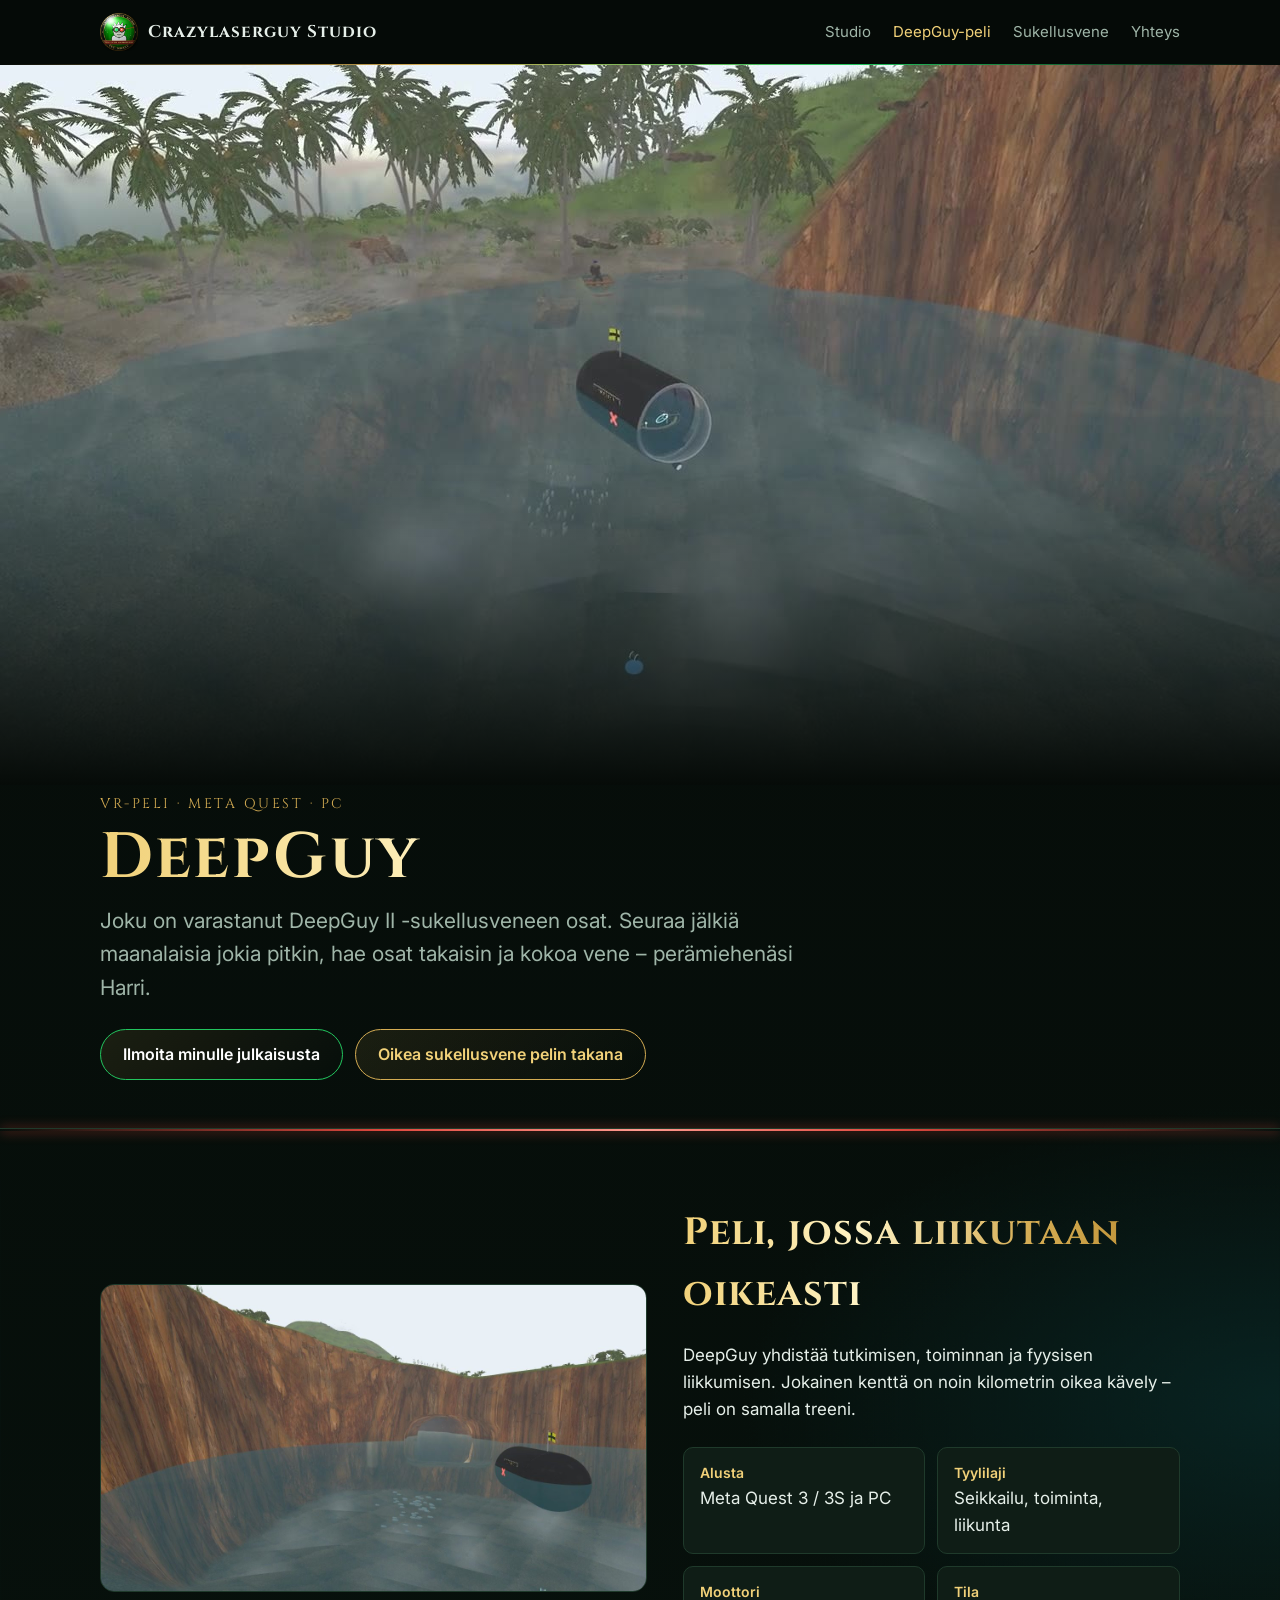
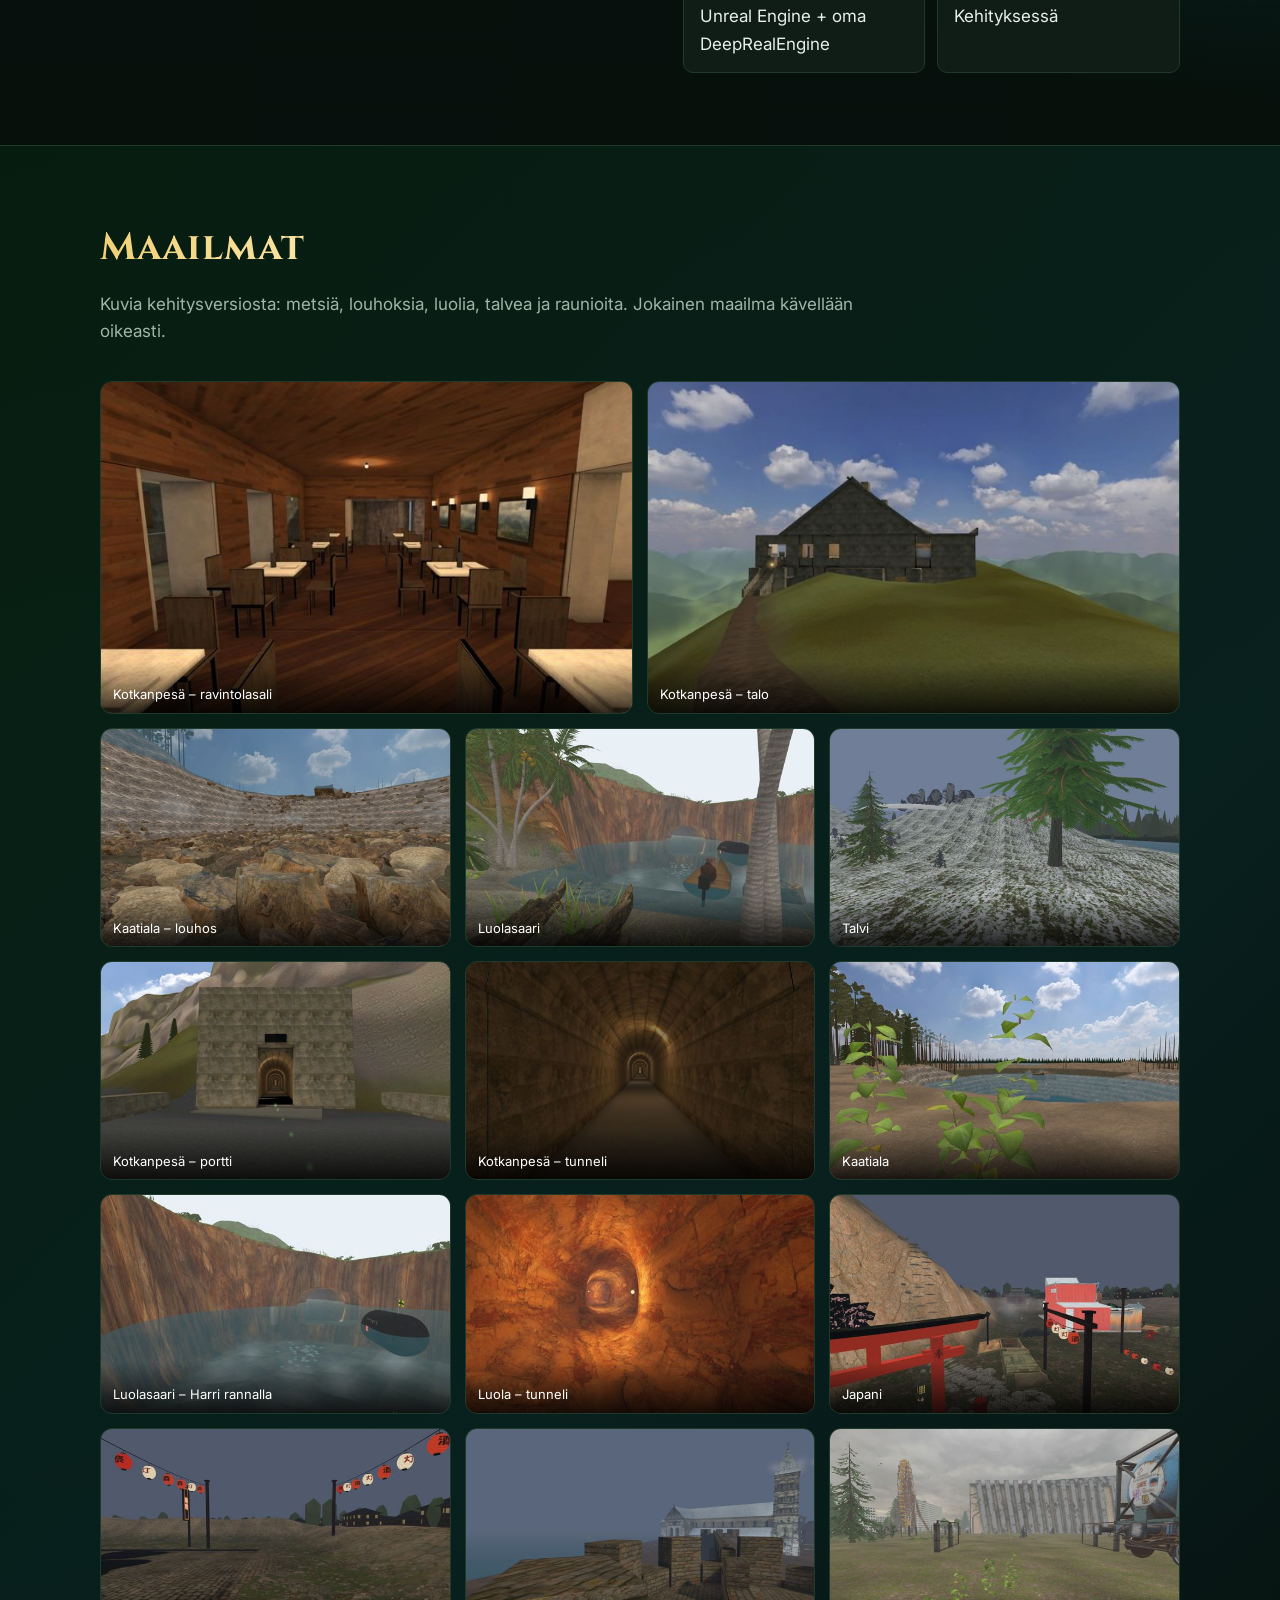
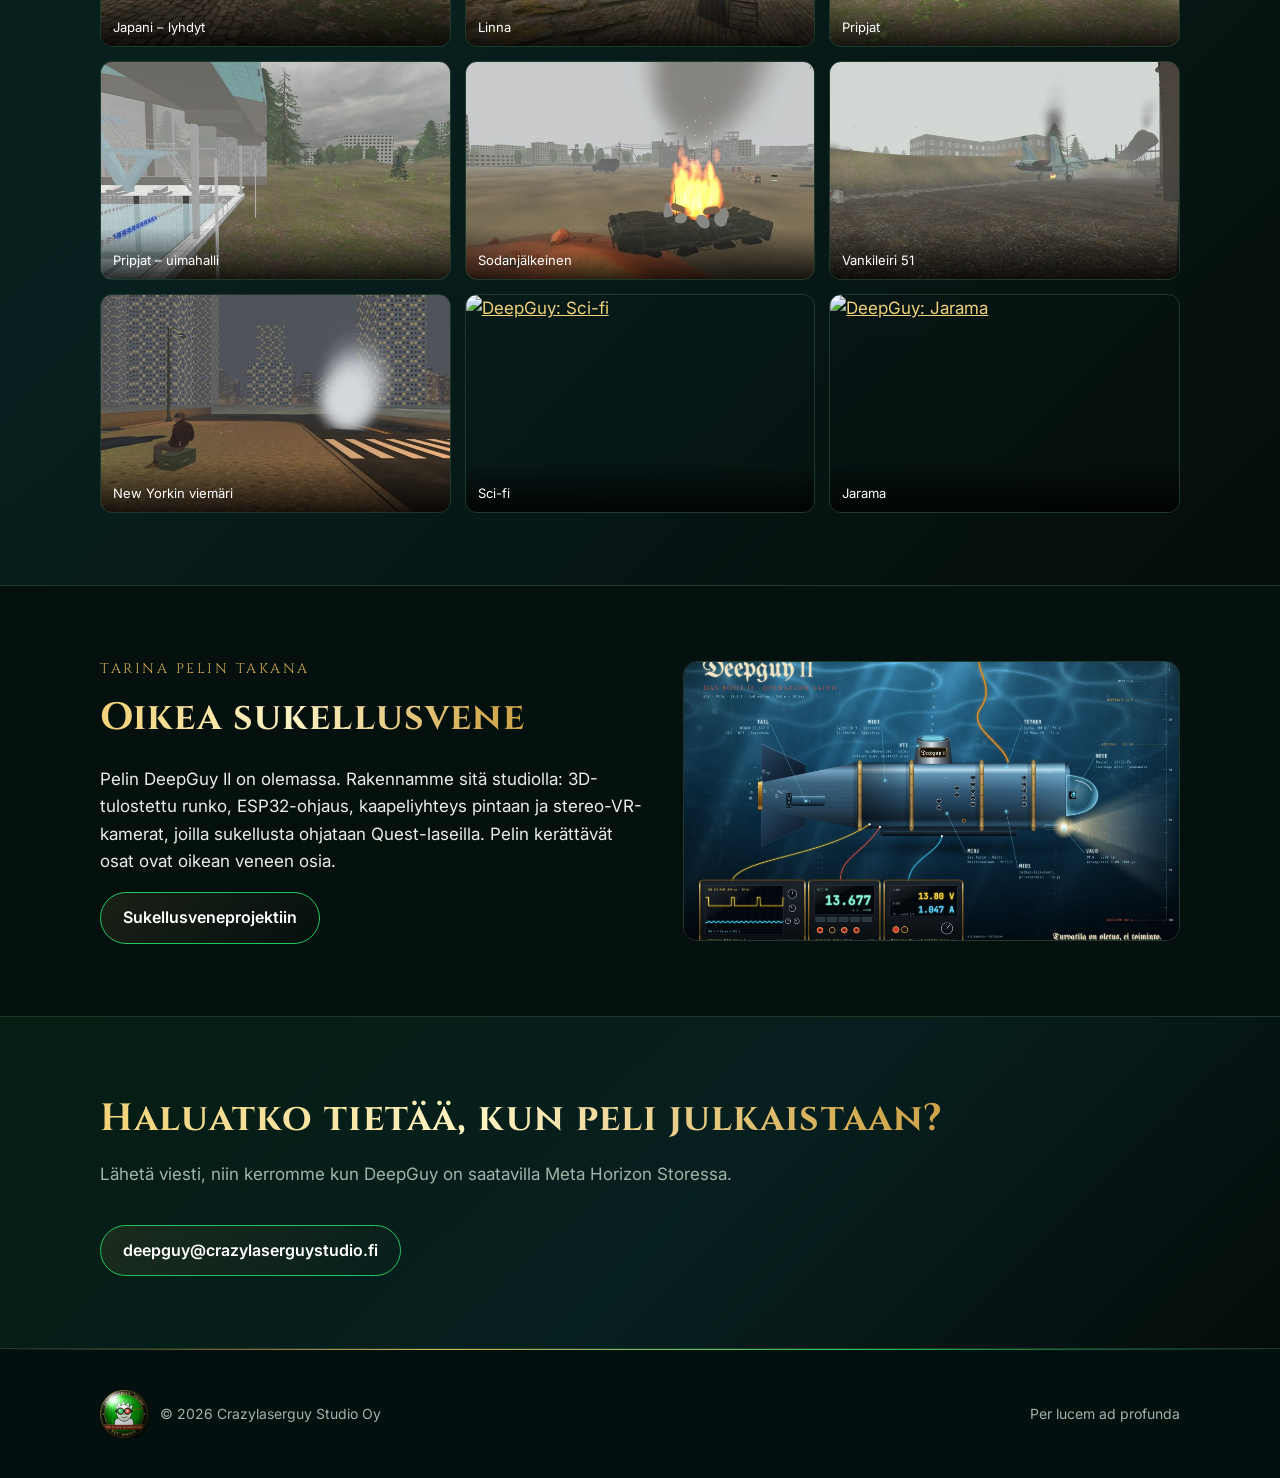
==== deepguy/index.html @ ef9e64ba "Add files via upload" ====
<!doctype html>
<html lang="fi">
<head>
<meta charset="utf-8">
<meta name="viewport" content="width=device-width,initial-scale=1">
<title>DeepGuy – VR-peli Meta Questille | Crazylaserguy Studio</title>
<meta name="description" content="DeepGuy on Crazylaserguy Studion VR-peli Meta Questille: maanalaisia jokia, kadonneita sukellusveneen osia ja oikeaa liikkumista.">
<link rel="icon" href="/assets/img/logo-32.png" sizes="32x32">
<link rel="apple-touch-icon" href="/assets/img/logo-192.png">
<meta property="og:title" content="DeepGuy – VR-peli">
<meta property="og:image" content="https://crazylaserguystudio.fi/assets/img/hero-deep.jpg">
<link rel="preconnect" href="https://fonts.googleapis.com">
<link rel="preconnect" href="https://fonts.gstatic.com" crossorigin>
<link href="https://fonts.googleapis.com/css2?family=Cinzel:wght@600;700&family=Inter:wght@400;600&display=swap" rel="stylesheet">
<link rel="stylesheet" href="/assets/style.css">
</head>
<body>

<nav class="nav"><div class="wrap">
  <a class="brand" href="/"><img src="/assets/img/logo-64.png" alt=""><span>Crazylaserguy Studio</span></a>
  <ul>
    <li><a href="/">Studio</a></li>
    <li><a href="/deepguy/" aria-current="page">DeepGuy-peli</a></li>
    <li><a href="/deepguy/rov/">Sukellusvene</a></li>
    <li><a href="/#yhteys">Yhteys</a></li>
  </ul>
</div></nav>

<header class="hero hero--video">
  <div class="hero-media"><video autoplay muted loop playsinline preload="metadata" poster="/assets/img/deepguy-flyover.jpg"><source src="/assets/img/deepguy-flyover.mp4" type="video/mp4"></video></div>
  <div class="wrap">
    <p class="motto">VR-peli · Meta Quest · PC</p>
    <h1>DeepGuy</h1>
    <p class="lead">Joku on varastanut DeepGuy II -sukellusveneen osat. Seuraa jälkiä maanalaisia jokia pitkin, hae osat takaisin ja kokoa vene – perämiehenäsi Harri.</p>
    <div class="btns">
      <a class="btn btn--primary" href="#tilaa">Ilmoita minulle julkaisusta</a>
      <a class="btn" href="/deepguy/rov/">Oikea sukellusvene pelin takana</a>
    </div>
  </div>
</header>
<hr class="laser-line">

<section>
  <div class="wrap feature">
    <div class="media"><img src="/assets/img/peli/10.jpg" alt="DeepGuy: Harri luolasaaren rannalla"></div>
    <div>
      <h2>Peli, jossa liikutaan oikeasti</h2>
      <p>DeepGuy yhdistää tutkimisen, toiminnan ja fyysisen liikkumisen. Jokainen kenttä on noin kilometrin oikea kävely – peli on samalla treeni.</p>
      <ul class="facts">
        <li><b>Alusta</b>Meta Quest 3 / 3S ja PC</li>
        <li><b>Tyylilaji</b>Seikkailu, toiminta, liikunta</li>
        <li><b>Moottori</b>Unreal Engine + oma DeepRealEngine</li>
        <li><b>Tila</b>Kehityksessä</li>
      </ul>
    </div>
  </div>
</section>

<section class="alt">
  <div class="wrap">
    <h2>Maailmat</h2>
    <p class="sub">Kuvia kehitysversiosta: metsiä, louhoksia, luolia, talvea ja raunioita. Jokainen maailma kävellään oikeasti.</p>
    <div class="shots">
      <a class="big" href="/assets/img/peli/01.jpg" target="_blank" rel="noopener"><img src="/assets/img/peli/01_t.jpg" alt="DeepGuy: Kotkanpesä – ravintolasali"><span class="cap">Kotkanpesä – ravintolasali</span></a>
      <a class="big" href="/assets/img/peli/02.jpg" target="_blank" rel="noopener"><img src="/assets/img/peli/02_t.jpg" alt="DeepGuy: Kotkanpesä – talo"><span class="cap">Kotkanpesä – talo</span></a>
      <a class="mid" href="/assets/img/peli/05.jpg" target="_blank" rel="noopener"><img src="/assets/img/peli/05_t.jpg" alt="DeepGuy: Kaatiala – louhos"><span class="cap">Kaatiala – louhos</span></a>
      <a class="mid" href="/assets/img/peli/09.jpg" target="_blank" rel="noopener"><img src="/assets/img/peli/09_t.jpg" alt="DeepGuy: Luolasaari"><span class="cap">Luolasaari</span></a>
      <a class="mid" href="/assets/img/peli/15.jpg" target="_blank" rel="noopener"><img src="/assets/img/peli/15_t.jpg" alt="DeepGuy: Talvi"><span class="cap">Talvi</span></a>
      <a class="mid" href="/assets/img/peli/03.jpg" target="_blank" rel="noopener"><img src="/assets/img/peli/03_t.jpg" alt="DeepGuy: Kotkanpesä – portti"><span class="cap">Kotkanpesä – portti</span></a>
      <a class="mid" href="/assets/img/peli/04.jpg" target="_blank" rel="noopener"><img src="/assets/img/peli/04_t.jpg" alt="DeepGuy: Kotkanpesä – tunneli"><span class="cap">Kotkanpesä – tunneli</span></a>
      <a class="mid" href="/assets/img/peli/06.jpg" target="_blank" rel="noopener"><img src="/assets/img/peli/06_t.jpg" alt="DeepGuy: Kaatiala"><span class="cap">Kaatiala</span></a>
      <a class="mid" href="/assets/img/peli/10.jpg" target="_blank" rel="noopener"><img src="/assets/img/peli/10_t.jpg" alt="DeepGuy: Luolasaari – Harri rannalla"><span class="cap">Luolasaari – Harri rannalla</span></a>
      <a class="mid" href="/assets/img/peli/11.jpg" target="_blank" rel="noopener"><img src="/assets/img/peli/11_t.jpg" alt="DeepGuy: Luola – tunneli"><span class="cap">Luola – tunneli</span></a>
      <a class="mid" href="/assets/img/peli/07.jpg" target="_blank" rel="noopener"><img src="/assets/img/peli/07_t.jpg" alt="DeepGuy: Japani"><span class="cap">Japani</span></a>
      <a class="mid" href="/assets/img/peli/08.jpg" target="_blank" rel="noopener"><img src="/assets/img/peli/08_t.jpg" alt="DeepGuy: Japani – lyhdyt"><span class="cap">Japani – lyhdyt</span></a>
      <a class="mid" href="/assets/img/peli/12.jpg" target="_blank" rel="noopener"><img src="/assets/img/peli/12_t.jpg" alt="DeepGuy: Linna"><span class="cap">Linna</span></a>
      <a class="mid" href="/assets/img/peli/13.jpg" target="_blank" rel="noopener"><img src="/assets/img/peli/13_t.jpg" alt="DeepGuy: Pripjat"><span class="cap">Pripjat</span></a>
      <a class="mid" href="/assets/img/peli/14.jpg" target="_blank" rel="noopener"><img src="/assets/img/peli/14_t.jpg" alt="DeepGuy: Pripjat – uimahalli"><span class="cap">Pripjat – uimahalli</span></a>
      <a class="mid" href="/assets/img/peli/16.jpg" target="_blank" rel="noopener"><img src="/assets/img/peli/16_t.jpg" alt="DeepGuy: Sodanjälkeinen"><span class="cap">Sodanjälkeinen</span></a>
      <a class="mid" href="/assets/img/peli/17.jpg" target="_blank" rel="noopener"><img src="/assets/img/peli/17_t.jpg" alt="DeepGuy: Vankileiri 51"><span class="cap">Vankileiri 51</span></a>
      <a class="mid" href="/assets/img/peli/18.jpg" target="_blank" rel="noopener"><img src="/assets/img/peli/18_t.jpg" alt="DeepGuy: New Yorkin viemäri"><span class="cap">New Yorkin viemäri</span></a>
      <a class="mid" href="/assets/img/peli/19.jpg" target="_blank" rel="noopener"><img src="/assets/img/peli/19_t.jpg" alt="DeepGuy: Sci-fi"><span class="cap">Sci-fi</span></a>
      <a class="mid" href="/assets/img/peli/20.jpg" target="_blank" rel="noopener"><img src="/assets/img/peli/20_t.jpg" alt="DeepGuy: Jarama"><span class="cap">Jarama</span></a>
    </div>
  </div>
</section>

<section>
  <div class="wrap feature">
    <div>
      <p class="motto">Tarina pelin takana</p>
      <h2>Oikea sukellusvene</h2>
      <p>Pelin DeepGuy II on olemassa. Rakennamme sitä studiolla: 3D-tulostettu runko, ESP32-ohjaus, kaapeliyhteys pintaan ja stereo-VR-kamerat, joilla sukellusta ohjataan Quest-laseilla. Pelin kerättävät osat ovat oikean veneen osia.</p>
      <div class="btns"><a class="btn btn--primary" href="/deepguy/rov/">Sukellusveneprojektiin</a></div>
    </div>
    <div class="media"><img src="/assets/img/dg2-blueprint.jpg" alt="DeepGuy II -sukellusveneen piirros"></div>
  </div>
</section>

<section class="alt" id="tilaa">
  <div class="wrap">
    <h2>Haluatko tietää, kun peli julkaistaan?</h2>
    <p class="sub">Lähetä viesti, niin kerromme kun DeepGuy on saatavilla Meta Horizon Storessa.</p>
    <a class="btn btn--primary" href="mailto:deepguy@crazylaserguystudio.fi?subject=DeepGuy%20-%20ilmoita%20julkaisusta">deepguy@crazylaserguystudio.fi</a>
  </div>
</section>

<footer><div class="wrap">
  <div class="seal"><img src="/assets/img/logo-64.png" alt="Crazylaserguy Studio -sinetti"><span>© 2026 Crazylaserguy Studio Oy</span></div>
  <span>Per lucem ad profunda</span>
</div></footer>

</body>
</html>
---- assets/style.css ----
/* Crazylaserguy Studio – sivuston tyylit */
:root{
  --bg:#060b08;
  --bg2:#0b1510;
  --panel:#0f1d16;
  --line:#1f3a2b;
  --text:#e6efe9;
  --muted:#9fb5a8;
  --green:#22c55e;
  --green-d:#0a8a2f;
  --gold:#d4ac53;
  --gold-l:#f1d179;
  --red:#e0483e;
  --deep:#0b3b3d;
  --radius:14px;
  --max:1120px;
}
*{box-sizing:border-box}
html{scroll-behavior:smooth}
body{margin:0;background:var(--bg);color:var(--text);
  font-family:"Inter",system-ui,-apple-system,"Segoe UI",Roboto,sans-serif;line-height:1.6;font-size:17px}
img{max-width:100%;display:block}
a{color:var(--gold-l)}
a:hover{color:#fff}
.wrap{max-width:var(--max);margin:0 auto;padding:0 20px}

/* Ylävalikko */
.nav{position:sticky;top:0;z-index:10;background:rgba(6,11,8,.85);backdrop-filter:blur(8px);border-bottom:1px solid var(--line)}
.nav .wrap{display:flex;align-items:center;justify-content:space-between;height:64px;gap:16px}
.brand{display:flex;align-items:center;gap:10px;text-decoration:none;color:var(--text);font-family:"Cinzel",Georgia,serif;font-weight:700;letter-spacing:.06em}
.brand img{width:38px;height:38px}
.nav ul{list-style:none;display:flex;gap:22px;margin:0;padding:0}
.nav ul a{color:var(--muted);text-decoration:none;font-size:15px}
.nav ul a:hover,.nav ul a[aria-current]{color:var(--gold-l)}
@media (max-width:640px){.nav ul{gap:14px}.nav ul a{font-size:14px}.brand span{display:none}}

/* Hero */
.hero{position:relative;min-height:72vh;display:flex;align-items:flex-end;background:#000 center/cover no-repeat;border-bottom:1px solid var(--line)}
.hero::after{content:"";position:absolute;inset:0;background:linear-gradient(180deg,rgba(0,0,0,0) 45%,rgba(6,11,8,.95) 100%)}
.hero .wrap{position:relative;z-index:1;padding-bottom:48px;width:100%}
.hero h1{font-family:"Cinzel",Georgia,serif;font-size:clamp(32px,6vw,64px);line-height:1.1;margin:0 0 10px;letter-spacing:.04em}
.hero p.lead{font-size:clamp(17px,2.2vw,21px);color:var(--muted);max-width:720px;margin:0 0 24px}
.motto{font-family:"Cinzel",Georgia,serif;color:var(--gold);letter-spacing:.18em;font-size:14px;text-transform:uppercase;margin:0 0 8px}
.hero--small{min-height:46vh}

/* Napit */
.btns{display:flex;gap:12px;flex-wrap:wrap}
.btn{display:inline-block;padding:12px 22px;border-radius:999px;text-decoration:none;font-weight:600;font-size:16px;border:1px solid var(--gold);color:var(--gold-l)}
.btn--primary{background:var(--green-d);border-color:var(--green);color:#fff}
.btn:hover{filter:brightness(1.15);color:#fff}

/* Osiot */
section{padding:72px 0}
section.alt{background:var(--bg2);border-top:1px solid var(--line);border-bottom:1px solid var(--line)}
h2{font-family:"Cinzel",Georgia,serif;font-size:clamp(26px,3.6vw,38px);margin:0 0 12px;letter-spacing:.03em}
h3{margin:0 0 6px;font-size:20px}
.sub{color:var(--muted);max-width:760px;margin:0 0 36px}

/* Kortit */
.grid{display:grid;gap:20px;grid-template-columns:repeat(auto-fit,minmax(240px,1fr))}
.card{background:var(--panel);border:1px solid var(--line);border-radius:var(--radius);padding:24px}
.card .ico{font-size:28px;margin-bottom:10px}
.card p{margin:0;color:var(--muted)}

/* Feature-nosto */
.feature{display:grid;grid-template-columns:1.1fr 1fr;gap:36px;align-items:center}
@media (max-width:800px){.feature{grid-template-columns:1fr}}
.media{aspect-ratio:16/9;border-radius:var(--radius);overflow:hidden;border:1px solid var(--line);background:linear-gradient(160deg,#0b3b3d,#04151a)}
.media img,.media video{width:100%;height:100%;object-fit:cover}
.placeholder{display:flex;align-items:center;justify-content:center;color:var(--muted);font-size:15px;text-align:center;padding:20px;border:2px dashed var(--line)}

/* Galleria */
.gallery{display:grid;gap:14px;grid-template-columns:repeat(auto-fit,minmax(220px,1fr))}

/* Faktalista */
.facts{display:grid;gap:12px;grid-template-columns:repeat(auto-fit,minmax(180px,1fr));margin:24px 0 0;padding:0;list-style:none}
.facts li{background:var(--panel);border:1px solid var(--line);border-radius:10px;padding:14px 16px}
.facts b{display:block;color:var(--gold-l);font-size:14px;font-weight:600}

/* Aikajana */
.timeline{list-style:none;margin:0;padding:0;border-left:2px solid var(--line)}
.timeline li{position:relative;padding:0 0 26px 24px}
.timeline li::before{content:"";position:absolute;left:-7px;top:6px;width:12px;height:12px;border-radius:50%;background:var(--green)}
.timeline .when{color:var(--gold);font-size:14px;font-weight:600}

/* Alatunniste */
footer{padding:40px 0;color:var(--muted);font-size:14px;border-top:1px solid var(--line)}
footer .wrap{display:flex;flex-wrap:wrap;gap:20px;justify-content:space-between;align-items:center}
footer .seal{display:flex;gap:12px;align-items:center}
footer img{width:48px;height:48px}

/* --- Liukuvärit CLG-teemalla --- */
body{background:
  radial-gradient(1200px 600px at 15% -10%,rgba(34,197,94,.10),transparent 60%),
  radial-gradient(900px 500px at 100% 30%,rgba(11,59,61,.45),transparent 60%),
  linear-gradient(180deg,#060b08 0%,#07120d 50%,#04100f 100%);background-attachment:fixed}
h1,h2{background:linear-gradient(90deg,var(--gold-l) 0%,#fff3c4 35%,var(--gold) 70%,#b88a2e 100%);
  -webkit-background-clip:text;background-clip:text;color:transparent}
section.alt{background:linear-gradient(135deg,rgba(10,138,47,.10) 0%,rgba(11,59,61,.35) 55%,rgba(6,11,8,.6) 100%)}
.card{background:linear-gradient(160deg,#11241a 0%,#0c1914 60%,#0a1a1c 100%);transition:transform .2s,border-color .2s}
.card:hover{transform:translateY(-3px);border-color:var(--gold)}
.btn--primary{background:linear-gradient(135deg,#16a34a 0%,#0a8a2f 60%,#065f2a 100%)}
.btn{background:linear-gradient(135deg,rgba(212,172,83,.10),rgba(212,172,83,0))}
.media{background:linear-gradient(160deg,#0b3b3d 0%,#062a2c 50%,#020b0c 100%)}
.nav{border-image:linear-gradient(90deg,transparent,var(--gold),var(--green),transparent) 1}
footer{border-image:linear-gradient(90deg,transparent,var(--gold),var(--green),transparent) 1}
.laser-line{height:2px;background:linear-gradient(90deg,transparent,var(--red) 30%,#ff9a8f 50%,var(--red) 70%,transparent);box-shadow:0 0 12px var(--red);border:0;margin:0}

/* --- Korjaukset --- */
html{background:var(--bg)}
body{background-attachment:scroll;min-height:100vh}
/* Hero: taustakuva omana bannerinaan, teksti sinetin alle */
.hero{display:block;min-height:0;background-size:0 0 !important;background-color:transparent}
.hero::before{content:"";display:block;width:100%;aspect-ratio:16/9;max-height:78vh;
  background-image:inherit;background-size:cover;background-position:center;background-repeat:no-repeat;
  box-shadow:inset 0 -140px 90px -50px var(--bg)}
.hero::after{display:none}
.hero .wrap{padding-top:8px;padding-bottom:48px}
.hero--small::before{max-height:52vh}
.nav ul a{white-space:nowrap}
@media (max-width:640px){.nav ul{gap:12px}.nav ul a{font-size:13px}.nav .wrap{height:56px}}
.facts li{overflow-wrap:anywhere}
.hero--small::before{max-height:none}

/* --- Videohero ja galleria --- */
.hero--video::before{display:none}
.hero-media{position:relative;width:100%;aspect-ratio:16/9;max-height:80vh;overflow:hidden;background:#000}
.hero-media video,.hero-media img{width:100%;height:100%;object-fit:cover;display:block}
.hero-media::after{content:"";position:absolute;inset:0;background:linear-gradient(180deg,rgba(6,11,8,0) 55%,var(--bg) 100%)}
.shots{display:grid;gap:14px;grid-template-columns:repeat(6,1fr)}
.shots a{position:relative;display:block;border-radius:12px;overflow:hidden;border:1px solid var(--line);aspect-ratio:16/10}
.shots a img{width:100%;height:100%;object-fit:cover;transition:transform .35s}
.shots a:hover img{transform:scale(1.05)}
.shots a:hover{border-color:var(--gold)}
.shots .cap{position:absolute;left:0;right:0;bottom:0;padding:22px 12px 8px;font-size:13px;color:#fff;background:linear-gradient(180deg,transparent,rgba(0,0,0,.8))}
.shots .big{grid-column:span 3}
.shots .mid{grid-column:span 2}
@media (max-width:800px){.shots{grid-template-columns:repeat(2,1fr)}.shots .big,.shots .mid{grid-column:span 1}.shots .big:first-child{grid-column:span 2}}
.eps{display:grid;gap:18px;grid-template-columns:repeat(auto-fill,minmax(250px,1fr))}
.ep{display:block;text-decoration:none;color:var(--text);background:linear-gradient(160deg,#11241a,#0a1a1c);border:1px solid var(--line);border-radius:12px;overflow:hidden}
.ep:hover{border-color:var(--gold);color:#fff}
.ep .th{position:relative;aspect-ratio:16/9;background:#000}
.ep .th img{width:100%;height:100%;object-fit:cover}
.ep .th::after{content:"▶";position:absolute;inset:0;display:flex;align-items:center;justify-content:center;font-size:34px;color:#fff;text-shadow:0 0 14px #000;opacity:.85}
.ep .tx{padding:12px 14px}
.ep .no{color:var(--gold);font-size:13px;font-weight:600}
.ep .ti{font-size:15px;line-height:1.35}

/* --- Tulossa-jaksot --- */
.ep--soon .th{display:flex;align-items:center;justify-content:center;overflow:hidden;
  background:linear-gradient(135deg,#0b3b3d 0%,#062a2c 45%,#0a1a12 100%)}
.ep--soon .th::after{display:none}
.ep--soon .th img{width:38%;height:auto;object-fit:contain;opacity:.35;filter:grayscale(.3)}
.stamp{position:absolute;left:50%;top:50%;transform:translate(-50%,-50%) rotate(-18deg);
  font-family:"Cinzel",Georgia,serif;font-weight:700;letter-spacing:.2em;font-size:26px;color:var(--gold-l);
  padding:6px 18px;border:3px solid var(--gold);border-radius:6px;background:rgba(6,11,8,.55);
  text-shadow:0 0 10px rgba(0,0,0,.8);box-shadow:0 0 18px rgba(212,172,83,.25);white-space:nowrap}
.ep--soon:hover{border-color:var(--line)}
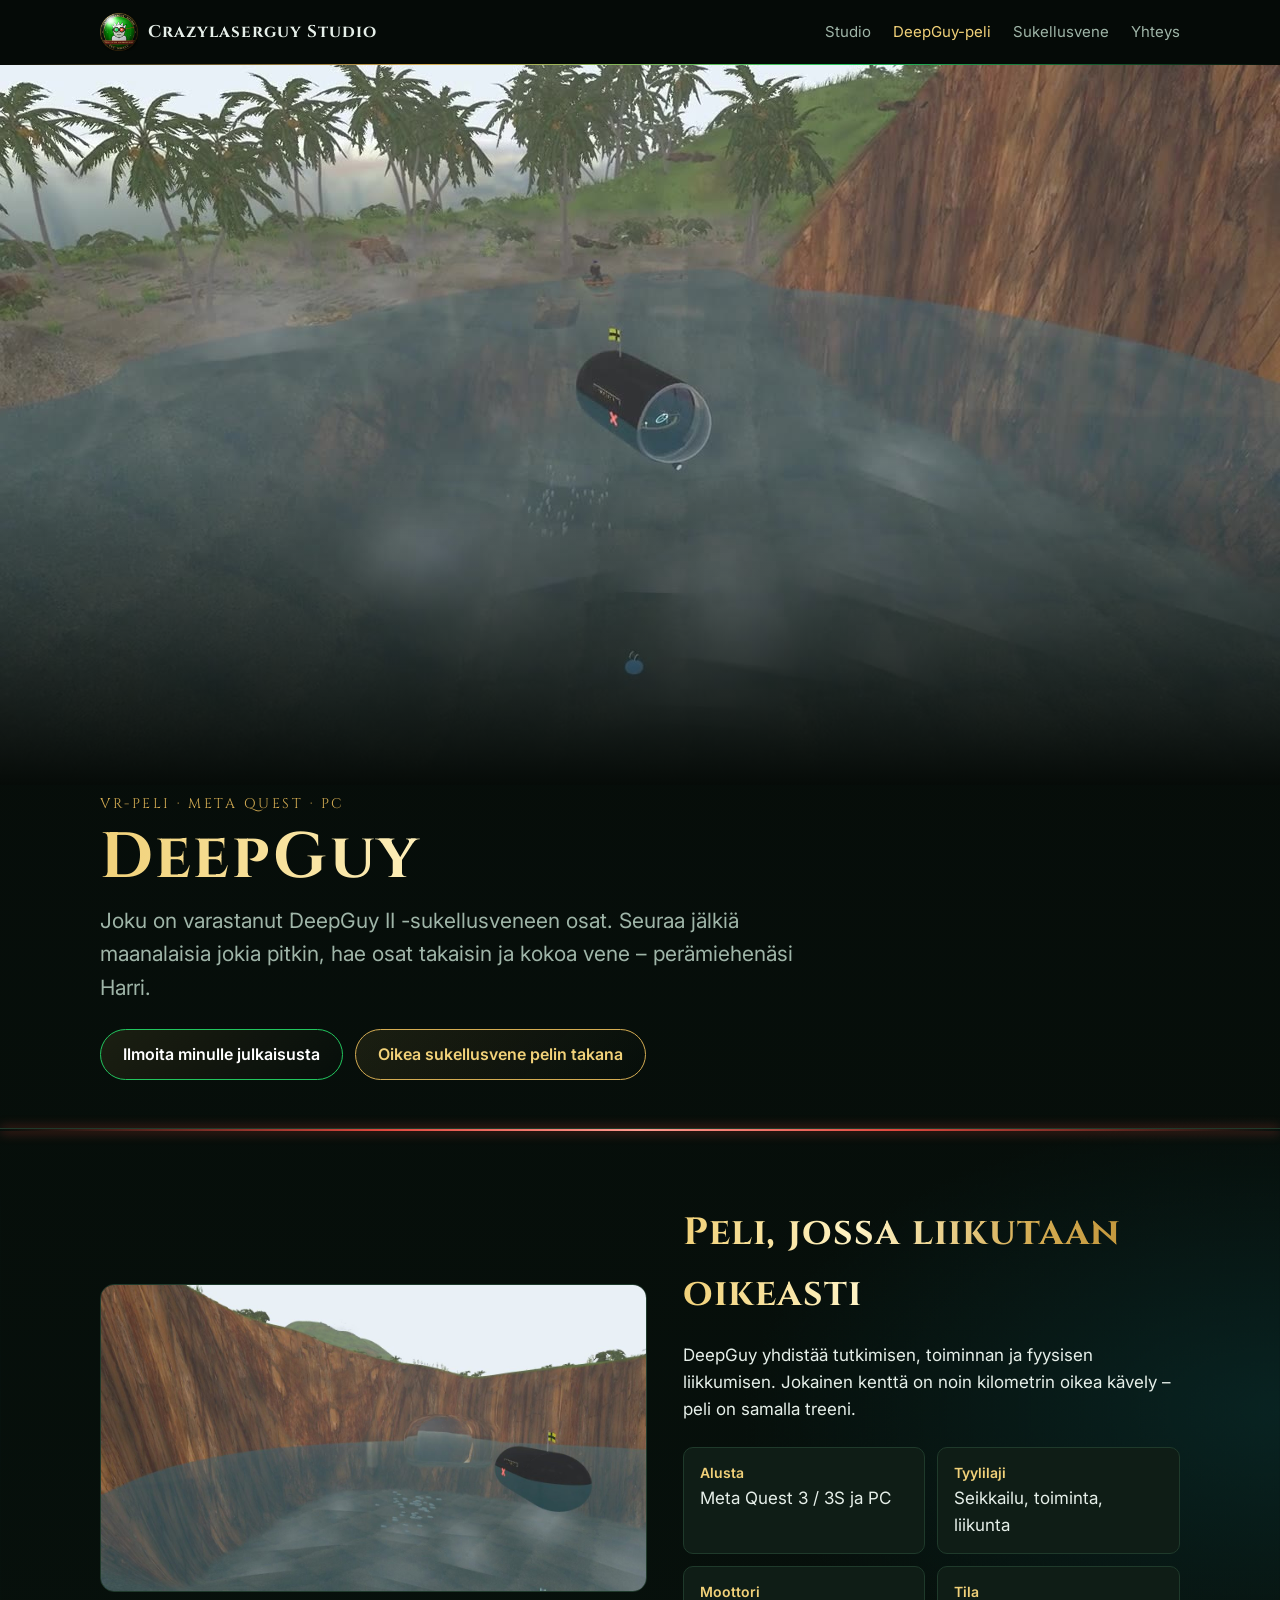
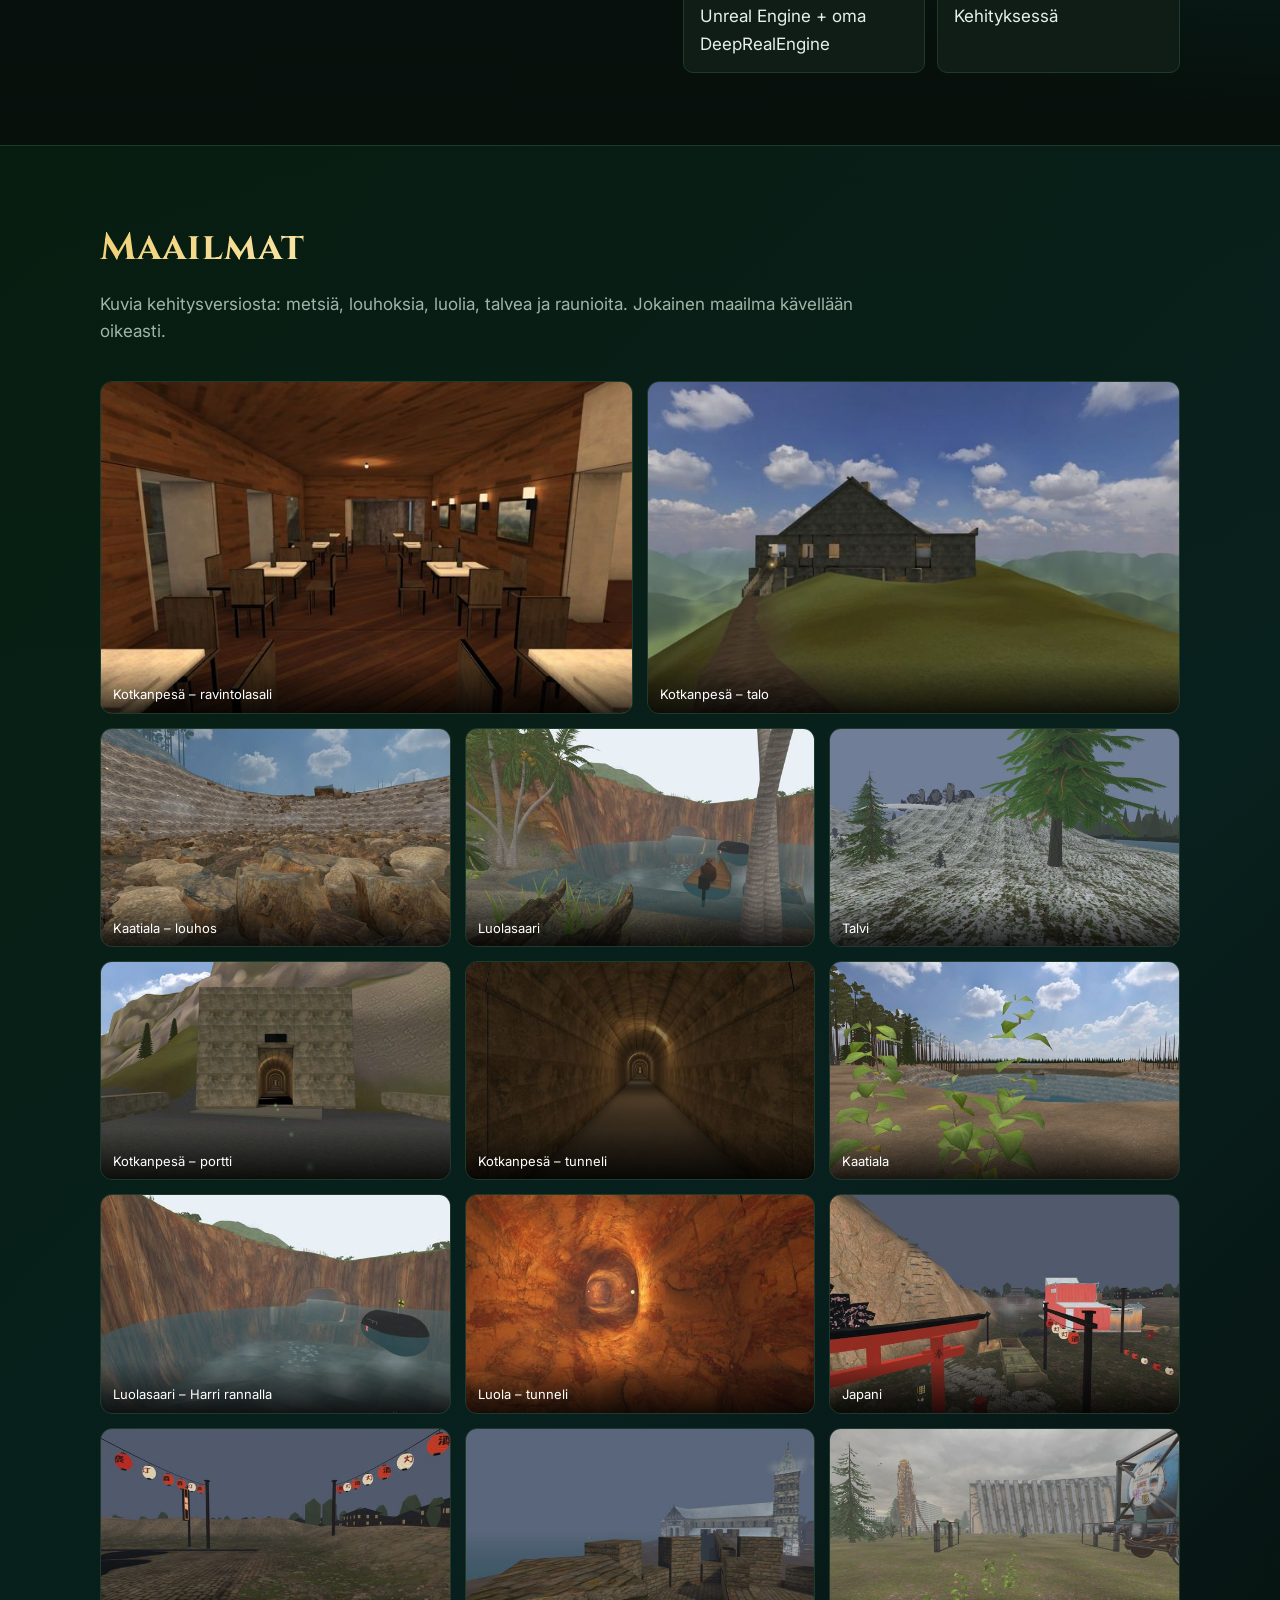
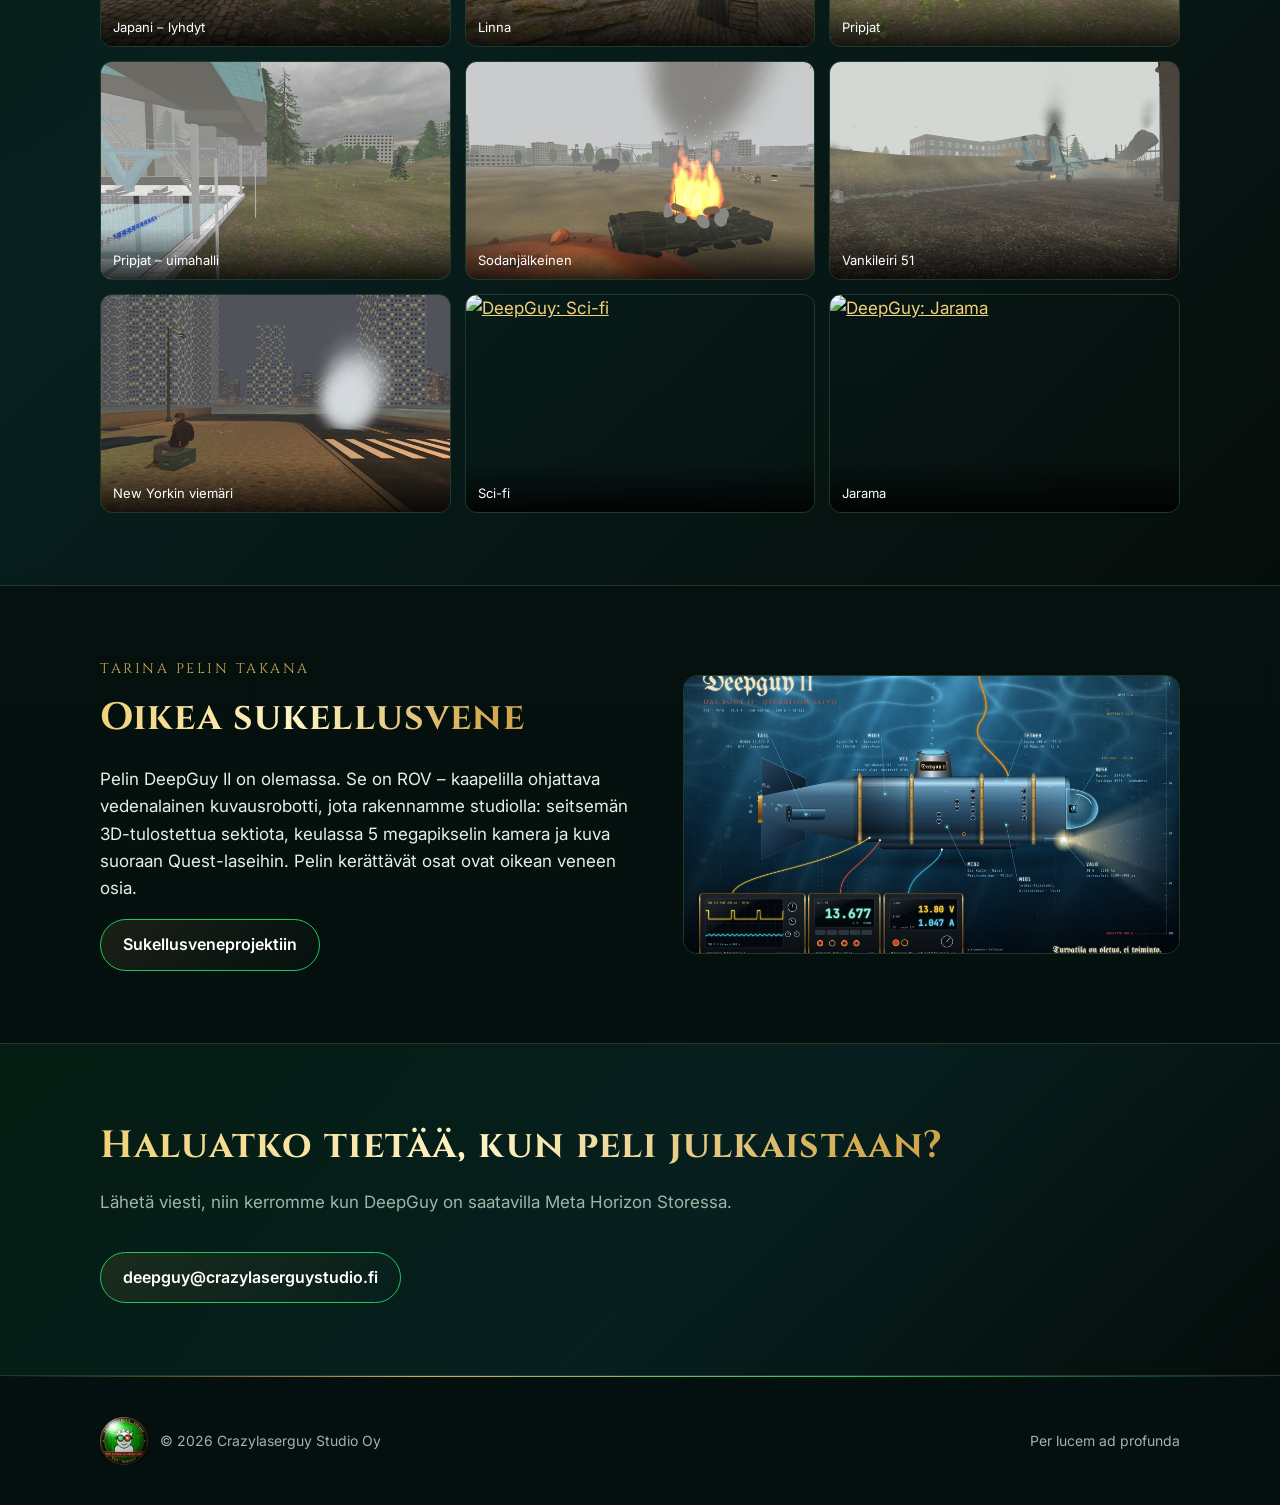
==== commit c5dd06df: "Add files via upload" ====
--- a/deepguy/index.html
+++ b/deepguy/index.html
@@ -90,7 +90,7 @@
     <div>
       <p class="motto">Tarina pelin takana</p>
       <h2>Oikea sukellusvene</h2>
-      <p>Pelin DeepGuy II on olemassa. Rakennamme sitä studiolla: 3D-tulostettu runko, ESP32-ohjaus, kaapeliyhteys pintaan ja stereo-VR-kamerat, joilla sukellusta ohjataan Quest-laseilla. Pelin kerättävät osat ovat oikean veneen osia.</p>
+      <p>Pelin DeepGuy II on olemassa. Se on ROV – kaapelilla ohjattava vedenalainen kuvausrobotti, jota rakennamme studiolla: seitsemän 3D-tulostettua sektiota, keulassa 5 megapikselin kamera ja kuva suoraan Quest-laseihin. Pelin kerättävät osat ovat oikean veneen osia.</p>
       <div class="btns"><a class="btn btn--primary" href="/deepguy/rov/">Sukellusveneprojektiin</a></div>
     </div>
     <div class="media"><img src="/assets/img/dg2-blueprint.jpg" alt="DeepGuy II -sukellusveneen piirros"></div>
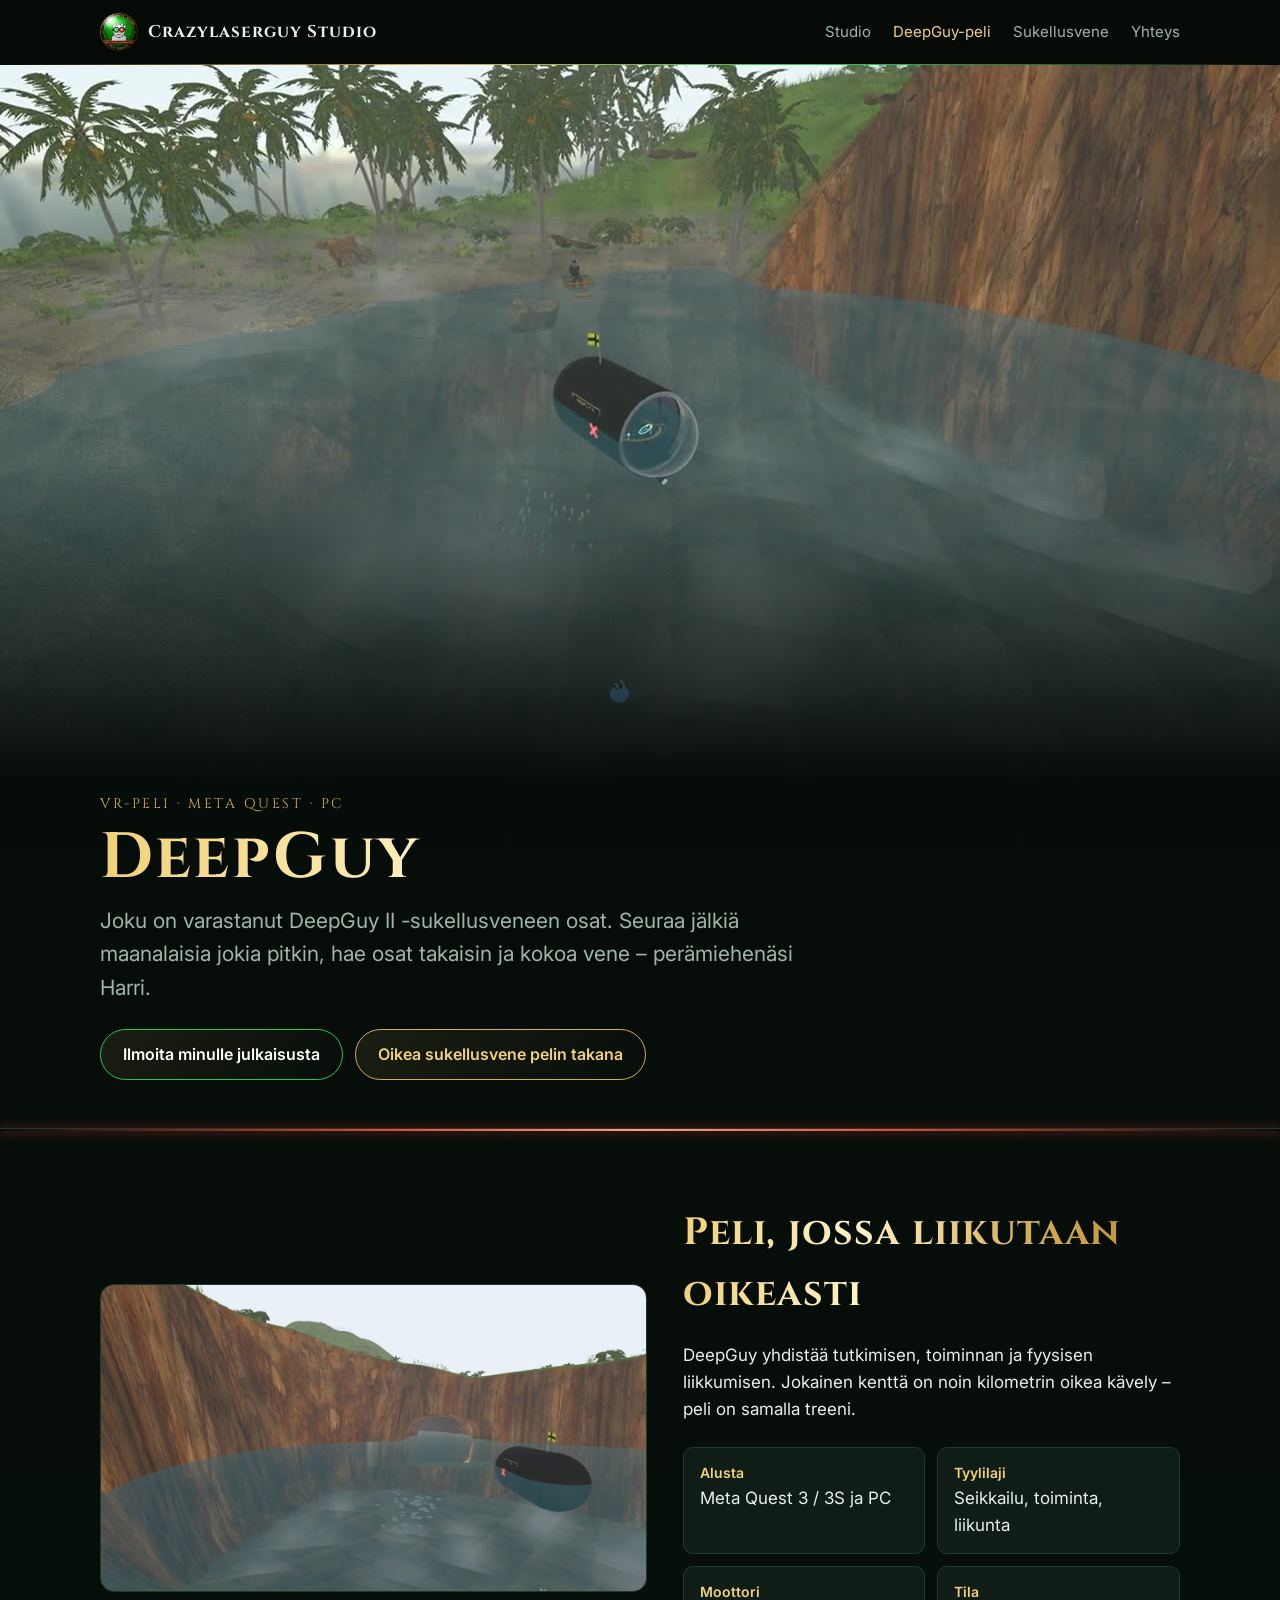
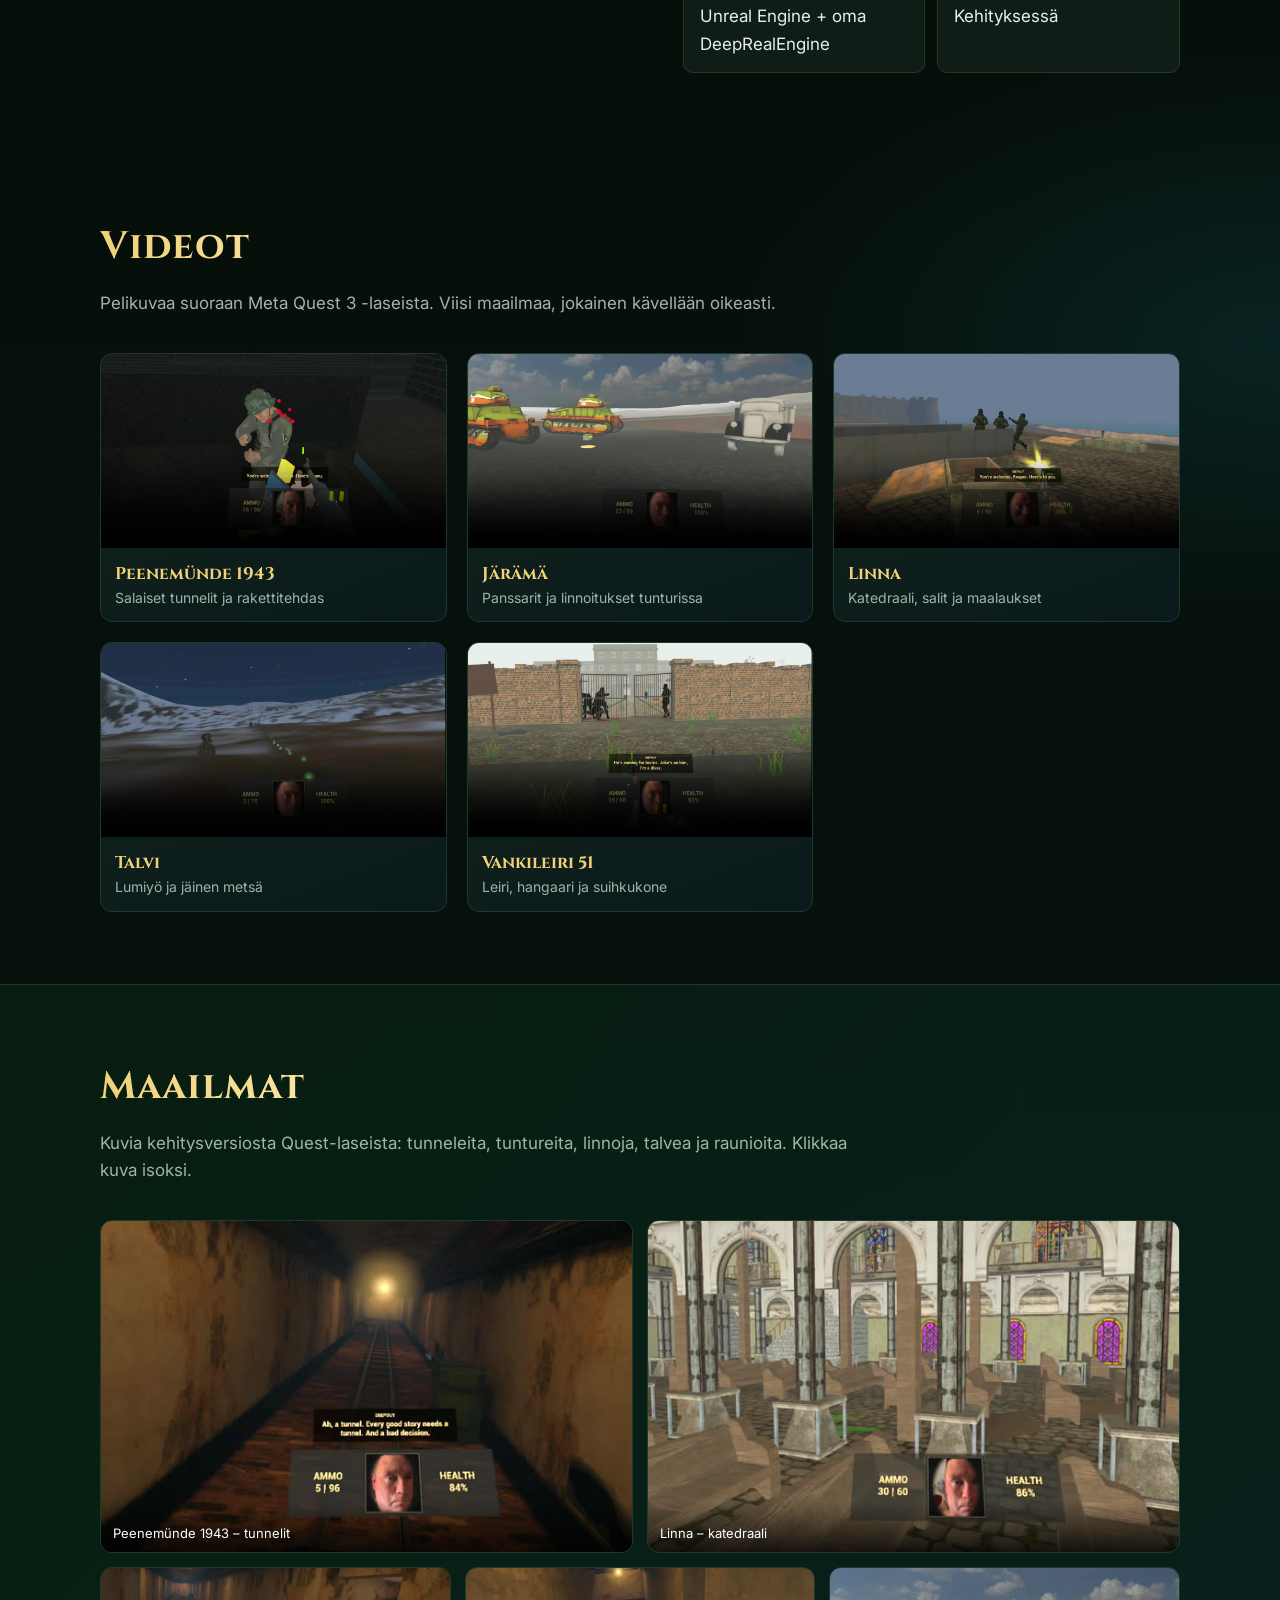
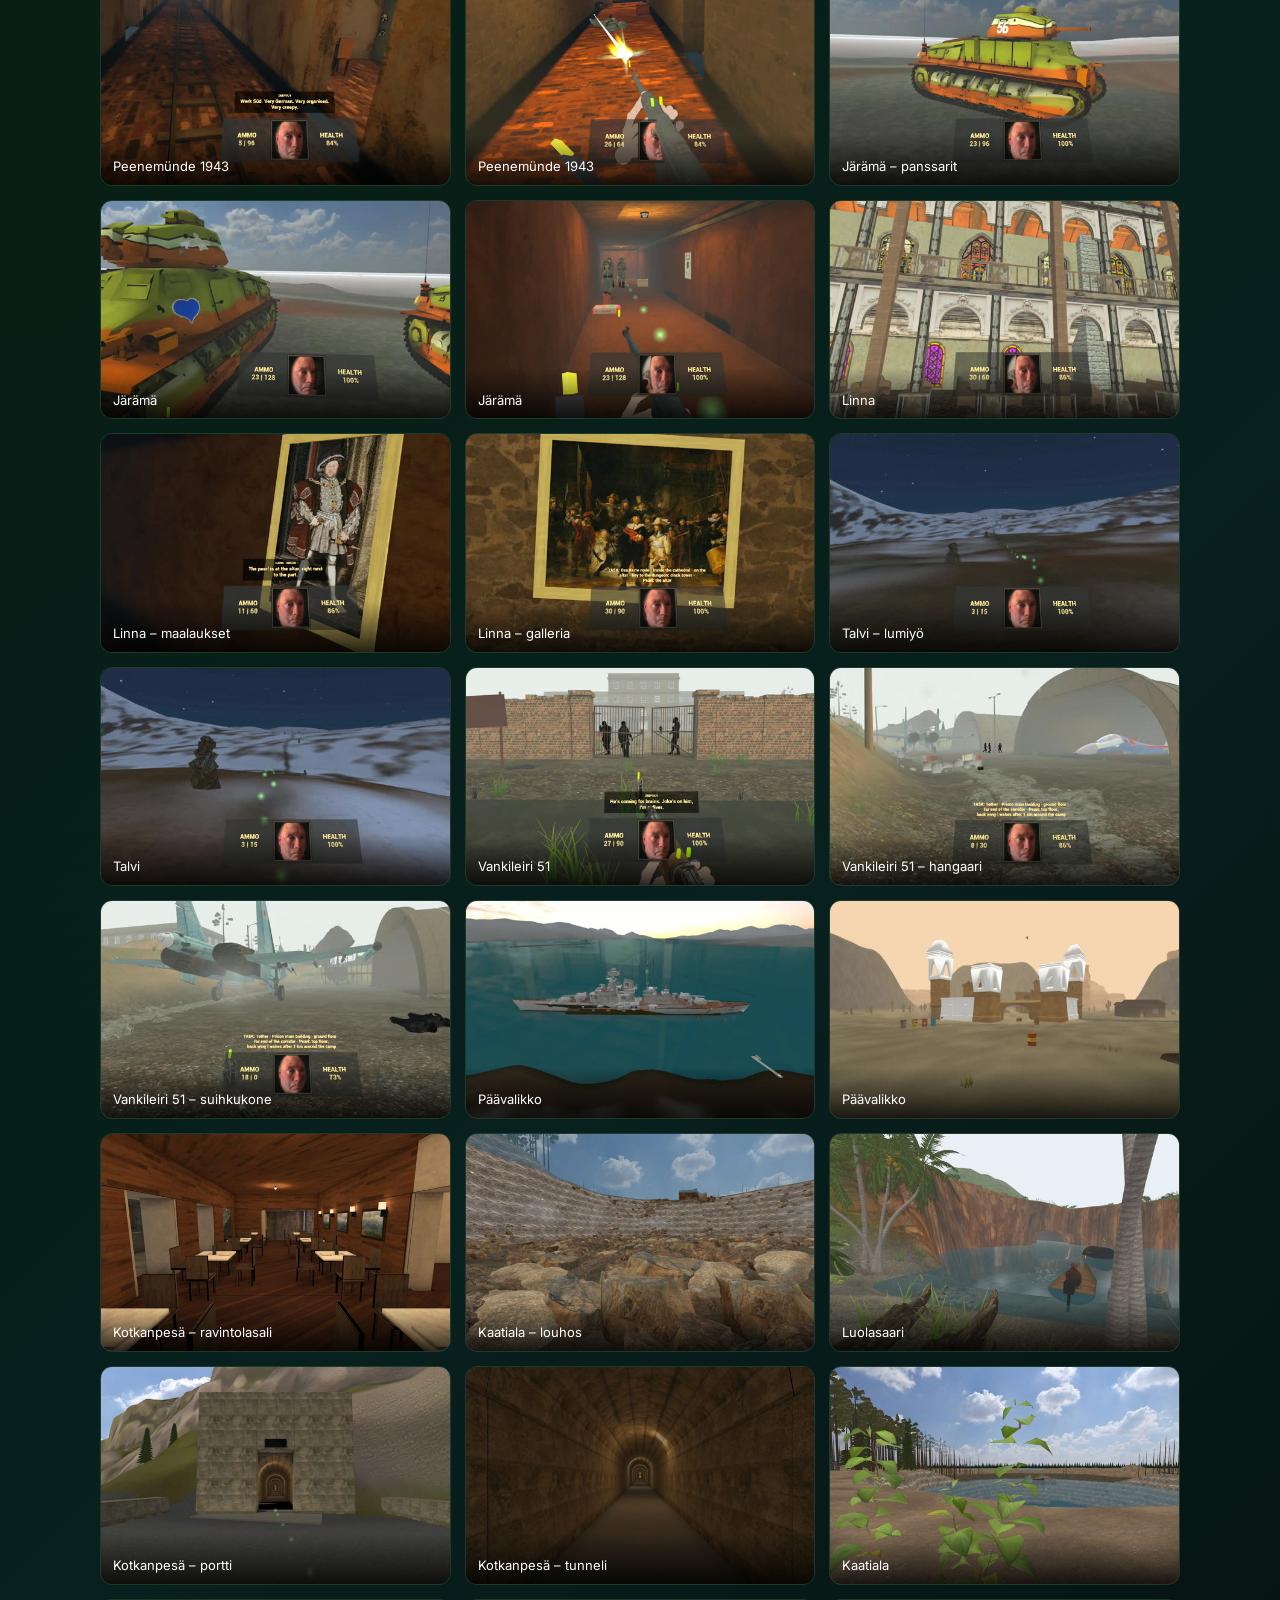
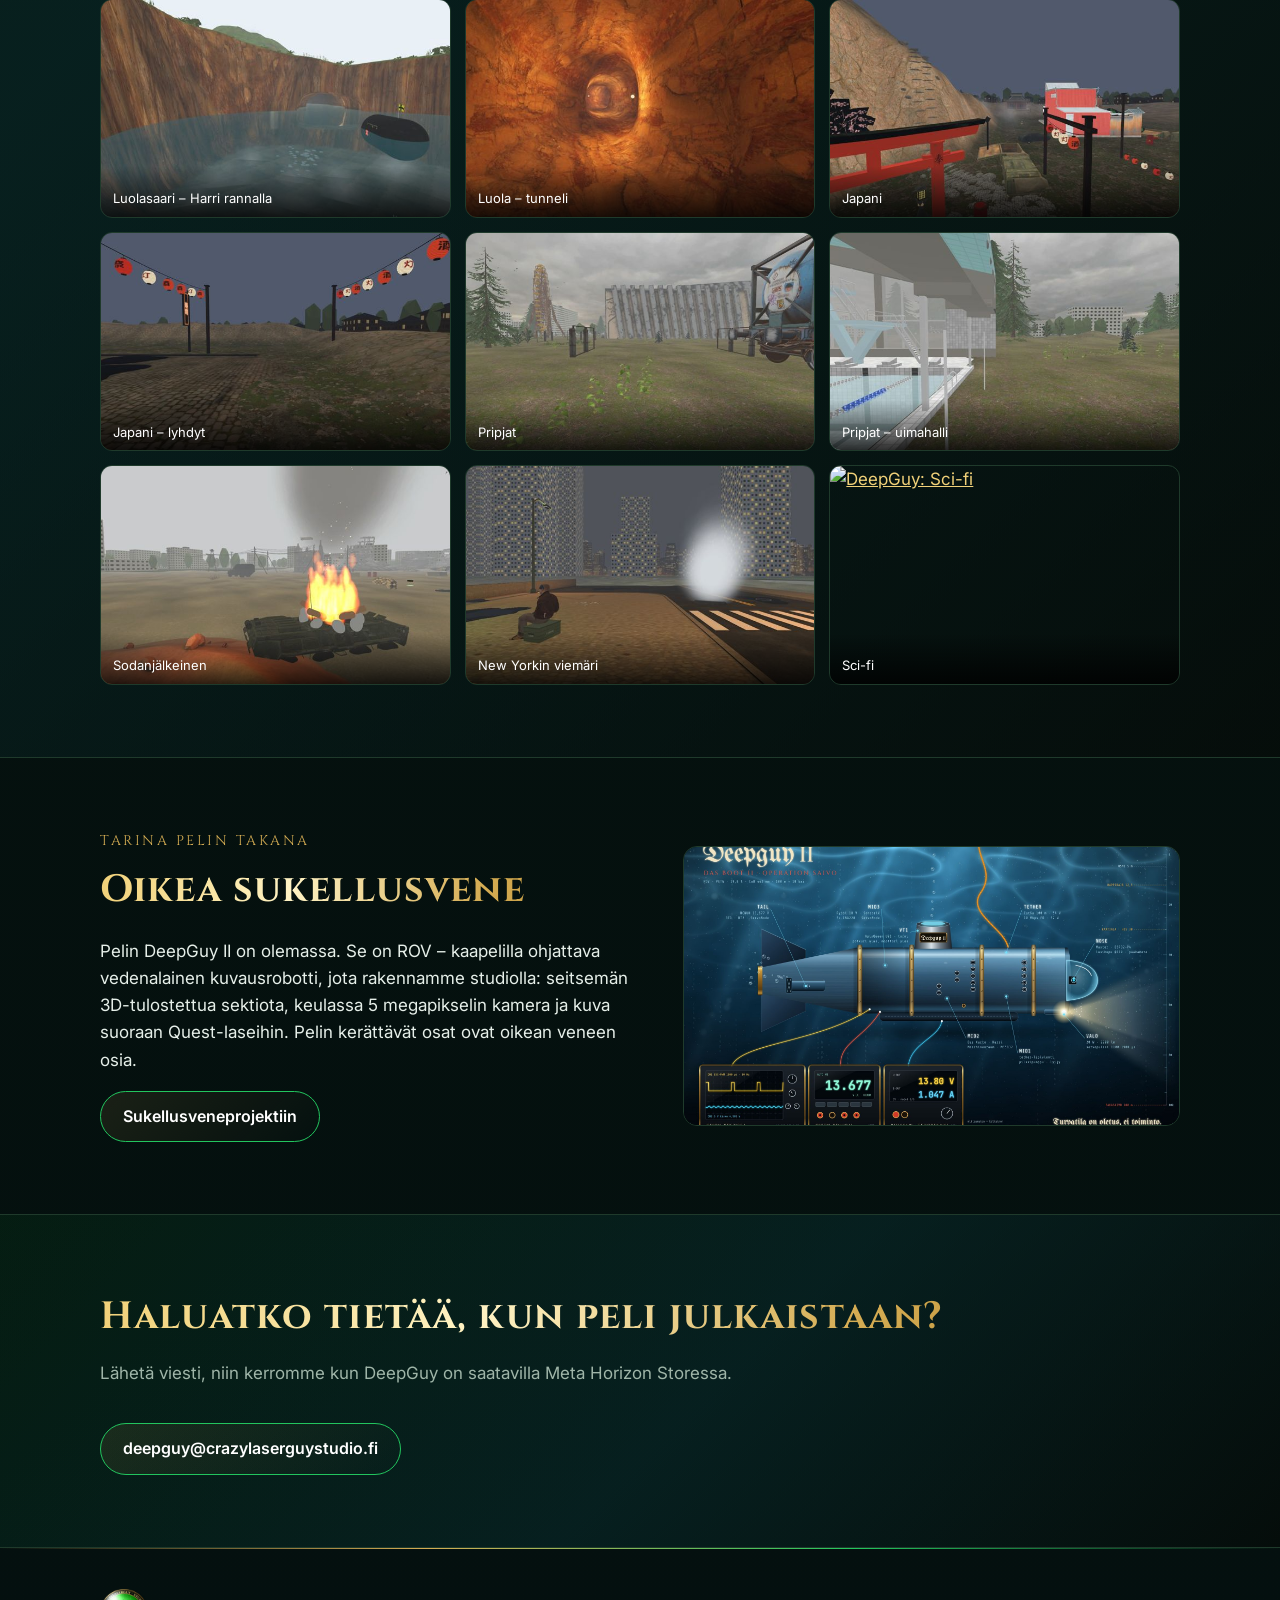
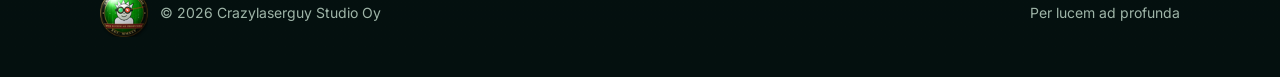
==== commit c8cc8547: "Add files via upload" ====
--- a/deepguy/index.html
+++ b/deepguy/index.html
@@ -27,7 +27,7 @@
 </div></nav>
 
 <header class="hero hero--video">
-  <div class="hero-media"><video autoplay muted loop playsinline preload="metadata" poster="/assets/img/deepguy-flyover.jpg"><source src="/assets/img/deepguy-flyover.mp4" type="video/mp4"></video></div>
+  <div class="hero-media"><video autoplay muted loop playsinline preload="metadata" poster="/assets/video/valikko.jpg"><source src="/assets/video/valikko.mp4" type="video/mp4"></video></div>
   <div class="wrap">
     <p class="motto">VR-peli · Meta Quest · PC</p>
     <h1>DeepGuy</h1>
@@ -56,16 +56,45 @@
   </div>
 </section>
 
+<section id="videot">
+  <div class="wrap">
+    <h2>Videot</h2>
+    <p class="sub">Pelikuvaa suoraan Meta Quest 3 -laseista. Viisi maailmaa, jokainen kävellään oikeasti.</p>
+    <div class="clips">
+      <figure class="clip"><video controls preload="none" playsinline poster="/assets/video/peenemunde1943.jpg"><source src="/assets/video/peenemunde1943.mp4" type="video/mp4"></video><figcaption><b>Peenemünde 1943</b>Salaiset tunnelit ja rakettitehdas</figcaption></figure>
+      <figure class="clip"><video controls preload="none" playsinline poster="/assets/video/jarama.jpg"><source src="/assets/video/jarama.mp4" type="video/mp4"></video><figcaption><b>Järämä</b>Panssarit ja linnoitukset tunturissa</figcaption></figure>
+      <figure class="clip"><video controls preload="none" playsinline poster="/assets/video/linna.jpg"><source src="/assets/video/linna.mp4" type="video/mp4"></video><figcaption><b>Linna</b>Katedraali, salit ja maalaukset</figcaption></figure>
+      <figure class="clip"><video controls preload="none" playsinline poster="/assets/video/talvi.jpg"><source src="/assets/video/talvi.mp4" type="video/mp4"></video><figcaption><b>Talvi</b>Lumiyö ja jäinen metsä</figcaption></figure>
+      <figure class="clip"><video controls preload="none" playsinline poster="/assets/video/vankileiri51.jpg"><source src="/assets/video/vankileiri51.mp4" type="video/mp4"></video><figcaption><b>Vankileiri 51</b>Leiri, hangaari ja suihkukone</figcaption></figure>
+    </div>
+  </div>
+</section>
+
 <section class="alt">
   <div class="wrap">
     <h2>Maailmat</h2>
-    <p class="sub">Kuvia kehitysversiosta: metsiä, louhoksia, luolia, talvea ja raunioita. Jokainen maailma kävellään oikeasti.</p>
+    <p class="sub">Kuvia kehitysversiosta Quest-laseista: tunneleita, tuntureita, linnoja, talvea ja raunioita. Klikkaa kuva isoksi.</p>
     <div class="shots">
-      <a class="big" href="/assets/img/peli/01.jpg" target="_blank" rel="noopener"><img src="/assets/img/peli/01_t.jpg" alt="DeepGuy: Kotkanpesä – ravintolasali"><span class="cap">Kotkanpesä – ravintolasali</span></a>
-      <a class="big" href="/assets/img/peli/02.jpg" target="_blank" rel="noopener"><img src="/assets/img/peli/02_t.jpg" alt="DeepGuy: Kotkanpesä – talo"><span class="cap">Kotkanpesä – talo</span></a>
+      <a class="big" href="/assets/img/quest/peenemunde1943_05.jpg" target="_blank" rel="noopener"><img src="/assets/img/quest/peenemunde1943_05_t.jpg" alt="DeepGuy: Peenemünde 1943 – tunnelit"><span class="cap">Peenemünde 1943 – tunnelit</span></a>
+      <a class="big" href="/assets/img/quest/linna_06.jpg" target="_blank" rel="noopener"><img src="/assets/img/quest/linna_06_t.jpg" alt="DeepGuy: Linna – katedraali"><span class="cap">Linna – katedraali</span></a>
+      <a class="mid" href="/assets/img/quest/peenemunde1943_07.jpg" target="_blank" rel="noopener"><img src="/assets/img/quest/peenemunde1943_07_t.jpg" alt="DeepGuy: Peenemünde 1943"><span class="cap">Peenemünde 1943</span></a>
+      <a class="mid" href="/assets/img/quest/peenemunde1943_09.jpg" target="_blank" rel="noopener"><img src="/assets/img/quest/peenemunde1943_09_t.jpg" alt="DeepGuy: Peenemünde 1943"><span class="cap">Peenemünde 1943</span></a>
+      <a class="mid" href="/assets/img/quest/jarama_03.jpg" target="_blank" rel="noopener"><img src="/assets/img/quest/jarama_03_t.jpg" alt="DeepGuy: Järämä – panssarit"><span class="cap">Järämä – panssarit</span></a>
+      <a class="mid" href="/assets/img/quest/jarama_04.jpg" target="_blank" rel="noopener"><img src="/assets/img/quest/jarama_04_t.jpg" alt="DeepGuy: Järämä"><span class="cap">Järämä</span></a>
+      <a class="mid" href="/assets/img/quest/jarama_07.jpg" target="_blank" rel="noopener"><img src="/assets/img/quest/jarama_07_t.jpg" alt="DeepGuy: Järämä"><span class="cap">Järämä</span></a>
+      <a class="mid" href="/assets/img/quest/linna_08.jpg" target="_blank" rel="noopener"><img src="/assets/img/quest/linna_08_t.jpg" alt="DeepGuy: Linna"><span class="cap">Linna</span></a>
+      <a class="mid" href="/assets/img/quest/linna_11.jpg" target="_blank" rel="noopener"><img src="/assets/img/quest/linna_11_t.jpg" alt="DeepGuy: Linna – maalaukset"><span class="cap">Linna – maalaukset</span></a>
+      <a class="mid" href="/assets/img/quest/linna_13.jpg" target="_blank" rel="noopener"><img src="/assets/img/quest/linna_13_t.jpg" alt="DeepGuy: Linna – galleria"><span class="cap">Linna – galleria</span></a>
+      <a class="mid" href="/assets/img/quest/talvi_01.jpg" target="_blank" rel="noopener"><img src="/assets/img/quest/talvi_01_t.jpg" alt="DeepGuy: Talvi – lumiyö"><span class="cap">Talvi – lumiyö</span></a>
+      <a class="mid" href="/assets/img/quest/talvi_03.jpg" target="_blank" rel="noopener"><img src="/assets/img/quest/talvi_03_t.jpg" alt="DeepGuy: Talvi"><span class="cap">Talvi</span></a>
+      <a class="mid" href="/assets/img/quest/vankileiri51_01.jpg" target="_blank" rel="noopener"><img src="/assets/img/quest/vankileiri51_01_t.jpg" alt="DeepGuy: Vankileiri 51"><span class="cap">Vankileiri 51</span></a>
+      <a class="mid" href="/assets/img/quest/vankileiri51_06.jpg" target="_blank" rel="noopener"><img src="/assets/img/quest/vankileiri51_06_t.jpg" alt="DeepGuy: Vankileiri 51 – hangaari"><span class="cap">Vankileiri 51 – hangaari</span></a>
+      <a class="mid" href="/assets/img/quest/vankileiri51_11.jpg" target="_blank" rel="noopener"><img src="/assets/img/quest/vankileiri51_11_t.jpg" alt="DeepGuy: Vankileiri 51 – suihkukone"><span class="cap">Vankileiri 51 – suihkukone</span></a>
+      <a class="mid" href="/assets/img/quest/valikko_03.jpg" target="_blank" rel="noopener"><img src="/assets/img/quest/valikko_03_t.jpg" alt="DeepGuy: Päävalikko"><span class="cap">Päävalikko</span></a>
+      <a class="mid" href="/assets/img/quest/valikko_05.jpg" target="_blank" rel="noopener"><img src="/assets/img/quest/valikko_05_t.jpg" alt="DeepGuy: Päävalikko"><span class="cap">Päävalikko</span></a>
+      <a class="mid" href="/assets/img/peli/01.jpg" target="_blank" rel="noopener"><img src="/assets/img/peli/01_t.jpg" alt="DeepGuy: Kotkanpesä – ravintolasali"><span class="cap">Kotkanpesä – ravintolasali</span></a>
       <a class="mid" href="/assets/img/peli/05.jpg" target="_blank" rel="noopener"><img src="/assets/img/peli/05_t.jpg" alt="DeepGuy: Kaatiala – louhos"><span class="cap">Kaatiala – louhos</span></a>
       <a class="mid" href="/assets/img/peli/09.jpg" target="_blank" rel="noopener"><img src="/assets/img/peli/09_t.jpg" alt="DeepGuy: Luolasaari"><span class="cap">Luolasaari</span></a>
-      <a class="mid" href="/assets/img/peli/15.jpg" target="_blank" rel="noopener"><img src="/assets/img/peli/15_t.jpg" alt="DeepGuy: Talvi"><span class="cap">Talvi</span></a>
       <a class="mid" href="/assets/img/peli/03.jpg" target="_blank" rel="noopener"><img src="/assets/img/peli/03_t.jpg" alt="DeepGuy: Kotkanpesä – portti"><span class="cap">Kotkanpesä – portti</span></a>
       <a class="mid" href="/assets/img/peli/04.jpg" target="_blank" rel="noopener"><img src="/assets/img/peli/04_t.jpg" alt="DeepGuy: Kotkanpesä – tunneli"><span class="cap">Kotkanpesä – tunneli</span></a>
       <a class="mid" href="/assets/img/peli/06.jpg" target="_blank" rel="noopener"><img src="/assets/img/peli/06_t.jpg" alt="DeepGuy: Kaatiala"><span class="cap">Kaatiala</span></a>
@@ -73,14 +102,11 @@
       <a class="mid" href="/assets/img/peli/11.jpg" target="_blank" rel="noopener"><img src="/assets/img/peli/11_t.jpg" alt="DeepGuy: Luola – tunneli"><span class="cap">Luola – tunneli</span></a>
       <a class="mid" href="/assets/img/peli/07.jpg" target="_blank" rel="noopener"><img src="/assets/img/peli/07_t.jpg" alt="DeepGuy: Japani"><span class="cap">Japani</span></a>
       <a class="mid" href="/assets/img/peli/08.jpg" target="_blank" rel="noopener"><img src="/assets/img/peli/08_t.jpg" alt="DeepGuy: Japani – lyhdyt"><span class="cap">Japani – lyhdyt</span></a>
-      <a class="mid" href="/assets/img/peli/12.jpg" target="_blank" rel="noopener"><img src="/assets/img/peli/12_t.jpg" alt="DeepGuy: Linna"><span class="cap">Linna</span></a>
       <a class="mid" href="/assets/img/peli/13.jpg" target="_blank" rel="noopener"><img src="/assets/img/peli/13_t.jpg" alt="DeepGuy: Pripjat"><span class="cap">Pripjat</span></a>
       <a class="mid" href="/assets/img/peli/14.jpg" target="_blank" rel="noopener"><img src="/assets/img/peli/14_t.jpg" alt="DeepGuy: Pripjat – uimahalli"><span class="cap">Pripjat – uimahalli</span></a>
       <a class="mid" href="/assets/img/peli/16.jpg" target="_blank" rel="noopener"><img src="/assets/img/peli/16_t.jpg" alt="DeepGuy: Sodanjälkeinen"><span class="cap">Sodanjälkeinen</span></a>
-      <a class="mid" href="/assets/img/peli/17.jpg" target="_blank" rel="noopener"><img src="/assets/img/peli/17_t.jpg" alt="DeepGuy: Vankileiri 51"><span class="cap">Vankileiri 51</span></a>
       <a class="mid" href="/assets/img/peli/18.jpg" target="_blank" rel="noopener"><img src="/assets/img/peli/18_t.jpg" alt="DeepGuy: New Yorkin viemäri"><span class="cap">New Yorkin viemäri</span></a>
       <a class="mid" href="/assets/img/peli/19.jpg" target="_blank" rel="noopener"><img src="/assets/img/peli/19_t.jpg" alt="DeepGuy: Sci-fi"><span class="cap">Sci-fi</span></a>
-      <a class="mid" href="/assets/img/peli/20.jpg" target="_blank" rel="noopener"><img src="/assets/img/peli/20_t.jpg" alt="DeepGuy: Jarama"><span class="cap">Jarama</span></a>
     </div>
   </div>
 </section>
--- a/assets/style.css
+++ b/assets/style.css
@@ -156,3 +156,11 @@
   padding:6px 18px;border:3px solid var(--gold);border-radius:6px;background:rgba(6,11,8,.55);
   text-shadow:0 0 10px rgba(0,0,0,.8);box-shadow:0 0 18px rgba(212,172,83,.25);white-space:nowrap}
 .ep--soon:hover{border-color:var(--line)}
+
+/* --- Pelivideot --- */
+.clips{display:grid;gap:20px;grid-template-columns:repeat(auto-fill,minmax(320px,1fr))}
+.clip{margin:0;background:linear-gradient(160deg,#11241a,#0a1a1c);border:1px solid var(--line);border-radius:12px;overflow:hidden}
+.clip video{display:block;width:100%;aspect-ratio:16/9;background:#000;object-fit:cover}
+.clip figcaption{padding:12px 14px;color:var(--muted);font-size:14px}
+.clip figcaption b{display:block;color:var(--gold-l);font-family:"Cinzel",Georgia,serif;font-size:17px}
+@media (max-width:400px){.clips{grid-template-columns:1fr}}
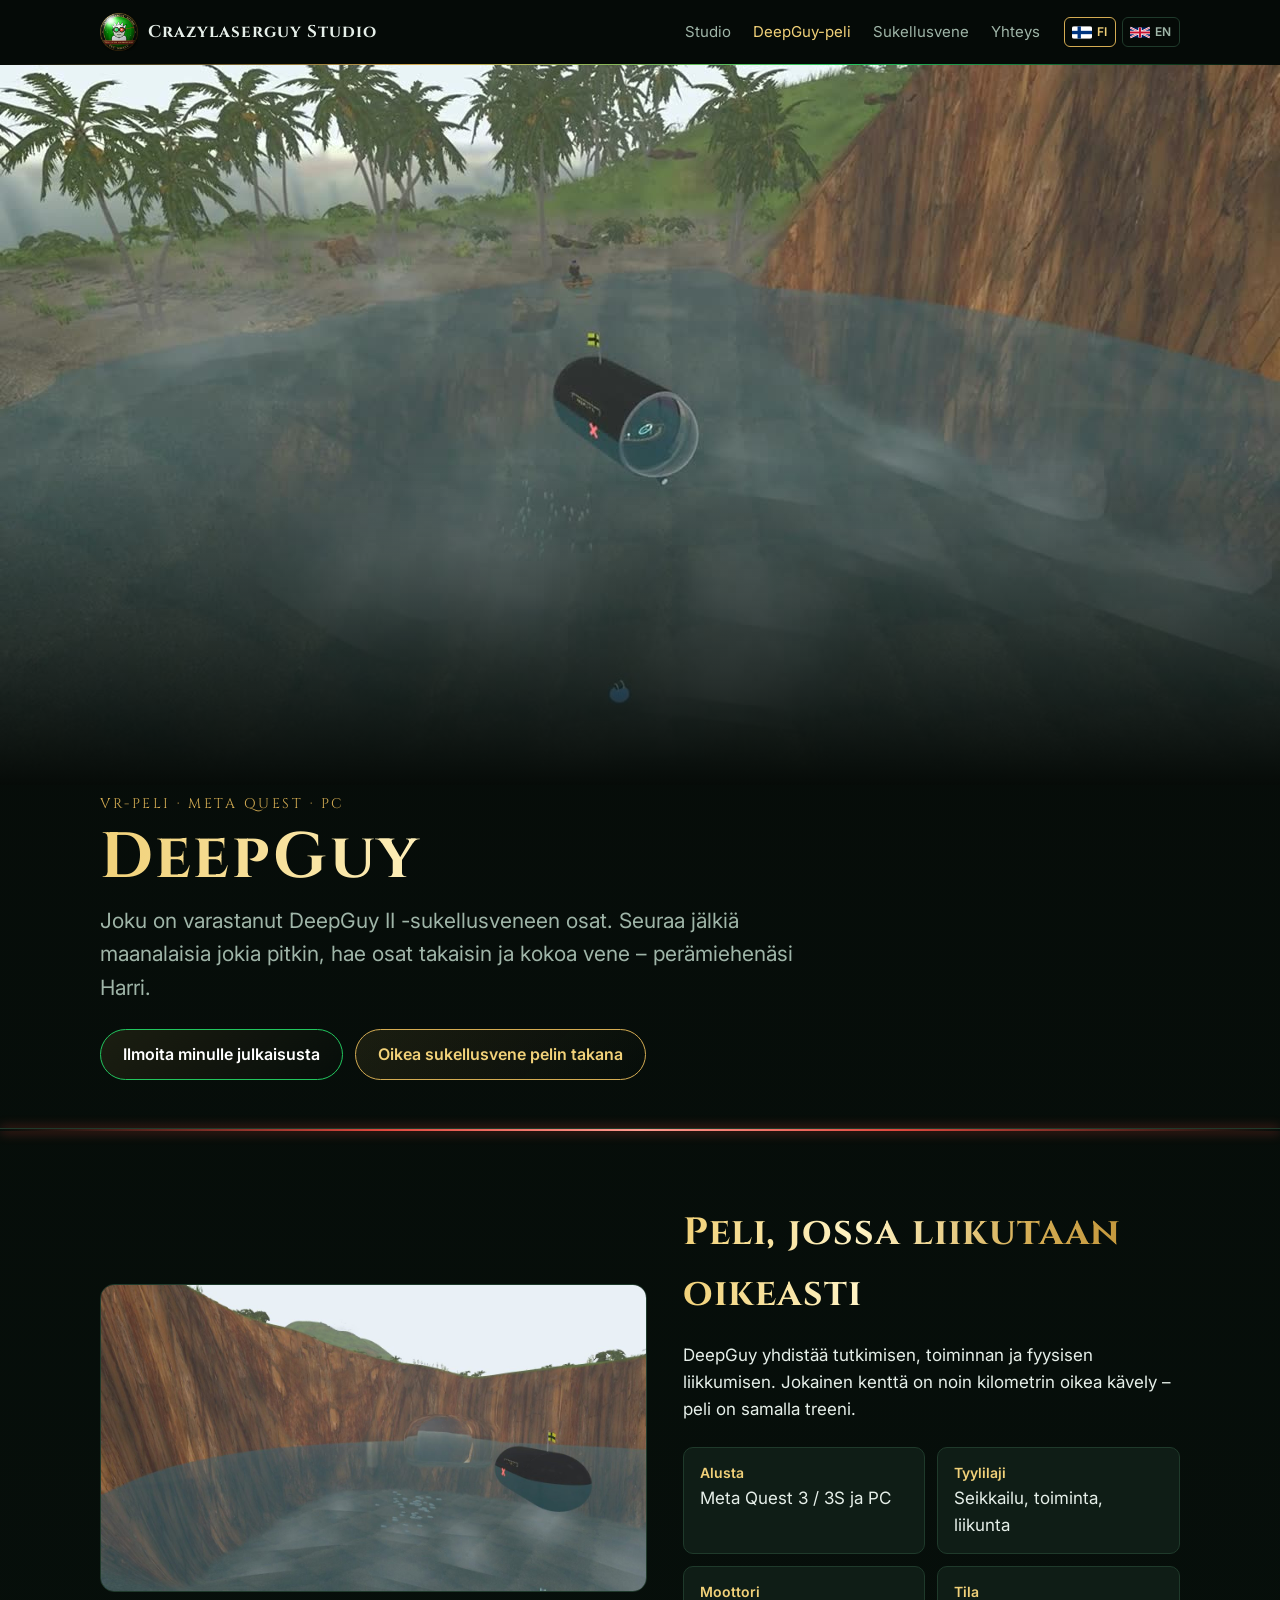
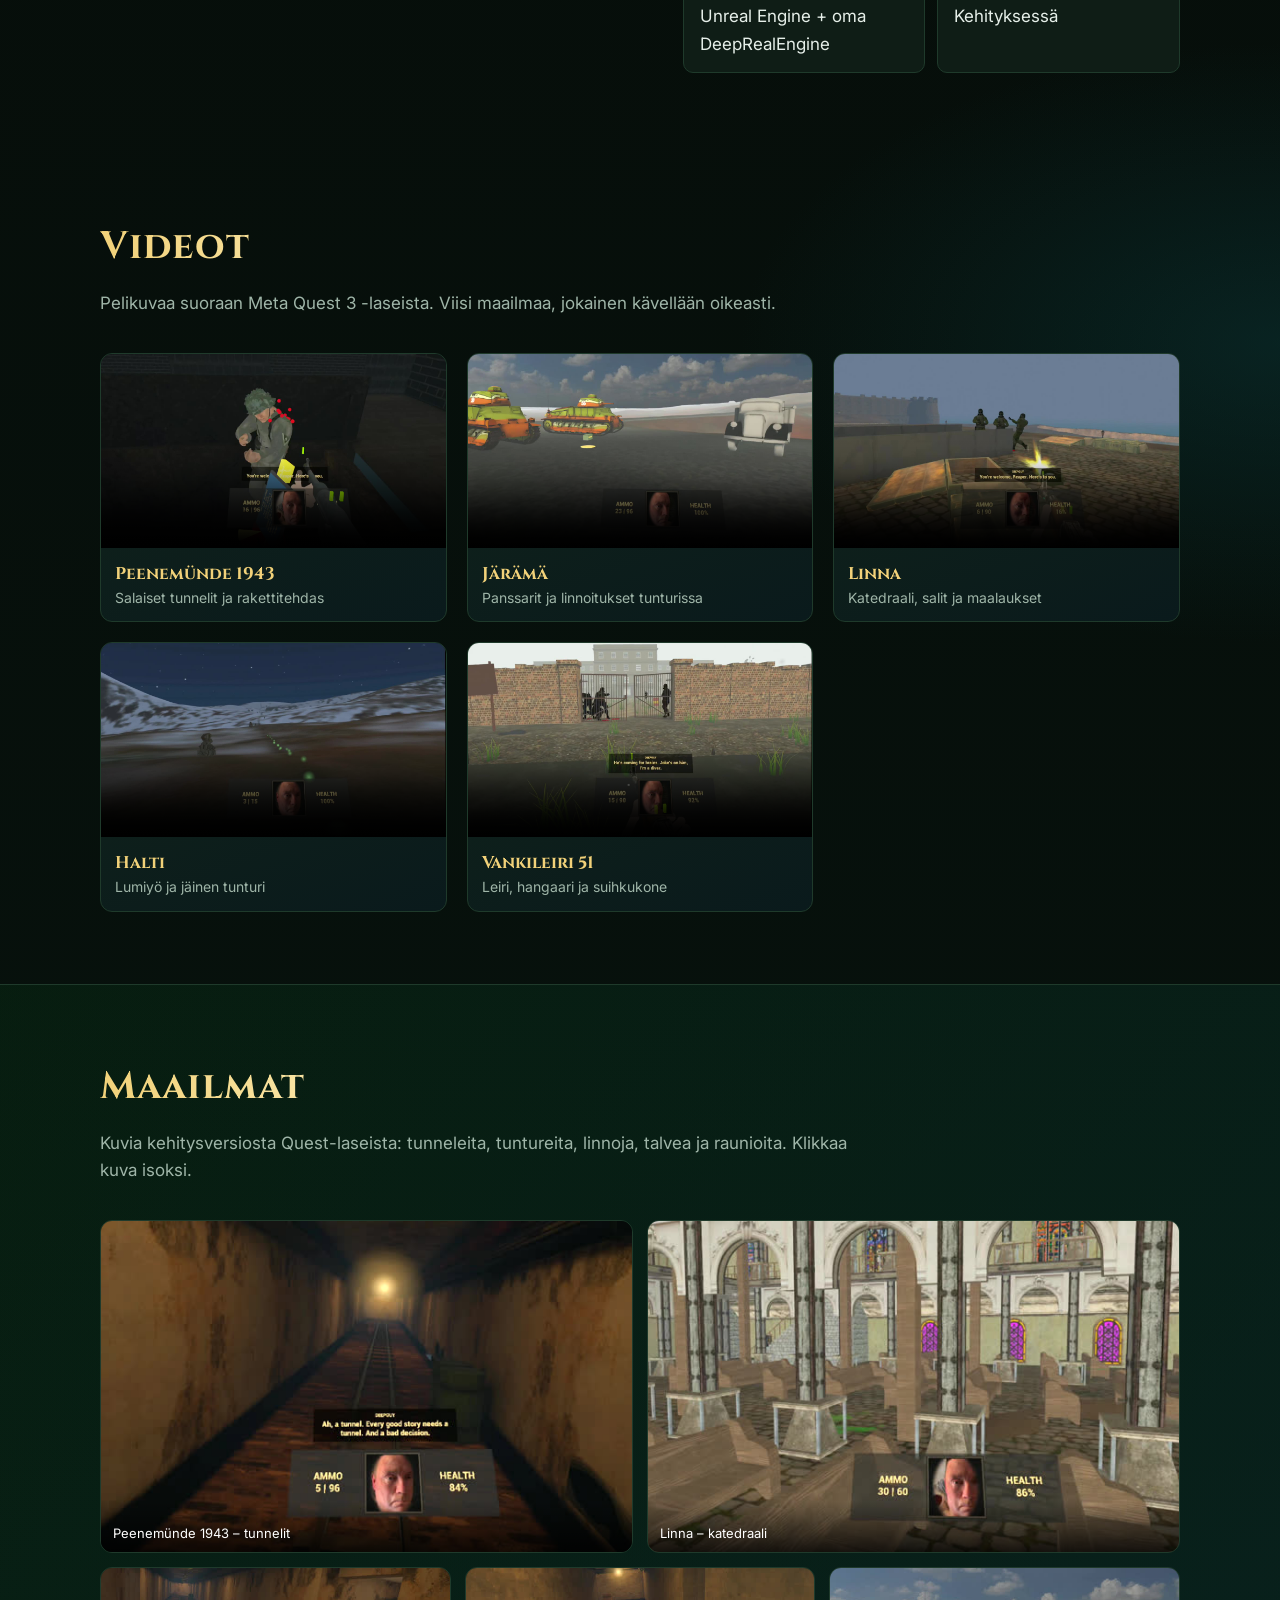
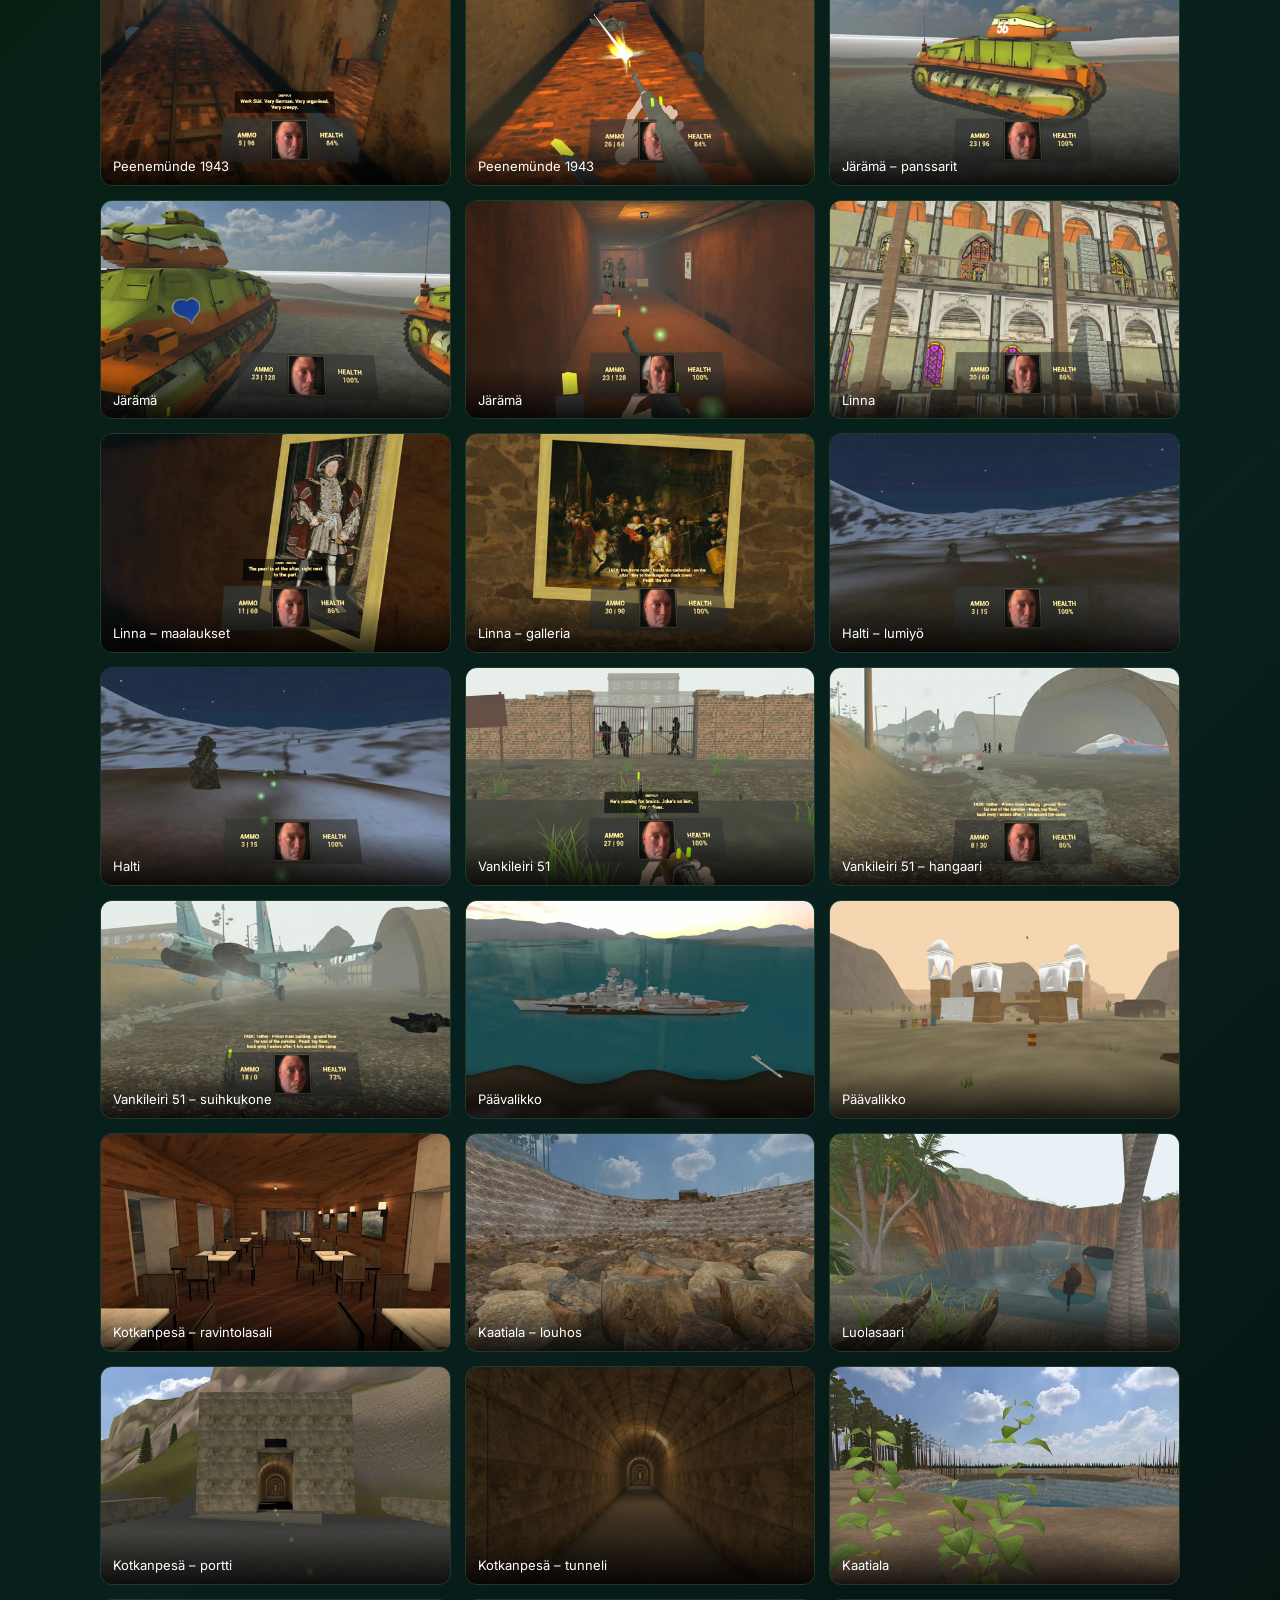
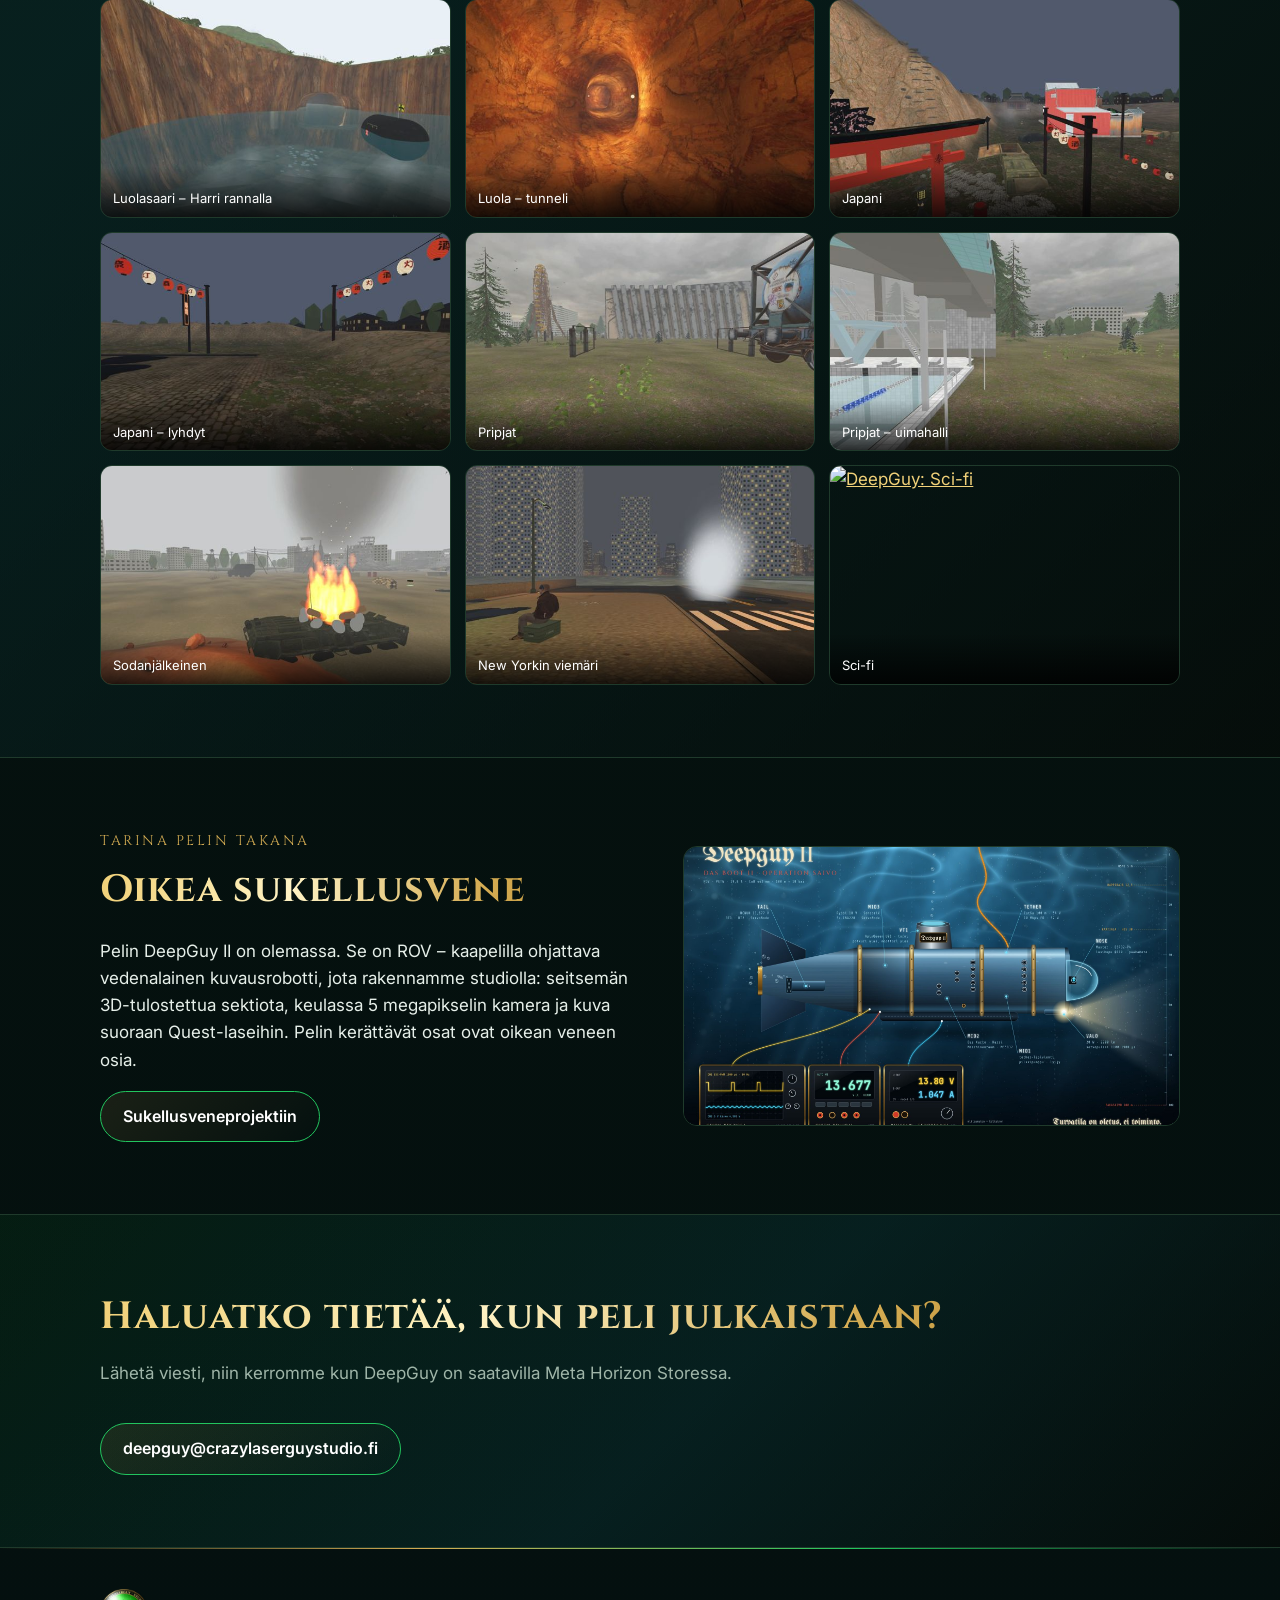
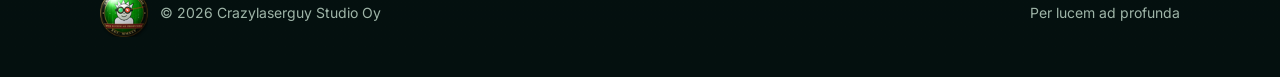
==== commit 36abdb1c: "Add files via upload" ====
--- a/deepguy/index.html
+++ b/deepguy/index.html
@@ -2,6 +2,8 @@
 <html lang="fi">
 <head>
 <meta charset="utf-8">
+<link rel="alternate" hreflang="fi" href="https://crazylaserguystudio.fi/deepguy/">
+<link rel="alternate" hreflang="en" href="https://crazylaserguystudio.com/deepguy/">
 <meta name="viewport" content="width=device-width,initial-scale=1">
 <title>DeepGuy – VR-peli Meta Questille | Crazylaserguy Studio</title>
 <meta name="description" content="DeepGuy on Crazylaserguy Studion VR-peli Meta Questille: maanalaisia jokia, kadonneita sukellusveneen osia ja oikeaa liikkumista.">
@@ -24,6 +26,7 @@
     <li><a href="/deepguy/rov/">Sukellusvene</a></li>
     <li><a href="/#yhteys">Yhteys</a></li>
   </ul>
+  <div class="lang"><a href="https://crazylaserguystudio.fi/deepguy/" hreflang="fi" lang="fi" aria-current="true" title="Suomeksi"><svg viewBox="0 0 18 11" aria-hidden="true"><rect width="18" height="11" fill="#fff"/><rect x="5" width="3" height="11" fill="#003580"/><rect y="4" width="18" height="3" fill="#003580"/></svg><span>FI</span></a><a href="https://crazylaserguystudio.com/deepguy/" hreflang="en" lang="en" title="In English"><svg viewBox="0 0 60 30" aria-hidden="true"><rect width="60" height="30" fill="#012169"/><path d="M0,0L60,30M60,0L0,30" stroke="#fff" stroke-width="6"/><path d="M0,0L60,30M60,0L0,30" stroke="#C8102E" stroke-width="2"/><path d="M30,0v30M0,15h60" stroke="#fff" stroke-width="10"/><path d="M30,0v30M0,15h60" stroke="#C8102E" stroke-width="6"/></svg><span>EN</span></a></div>
 </div></nav>
 
 <header class="hero hero--video">
@@ -64,7 +67,7 @@
       <figure class="clip"><video controls preload="none" playsinline poster="/assets/video/peenemunde1943.jpg"><source src="/assets/video/peenemunde1943.mp4" type="video/mp4"></video><figcaption><b>Peenemünde 1943</b>Salaiset tunnelit ja rakettitehdas</figcaption></figure>
       <figure class="clip"><video controls preload="none" playsinline poster="/assets/video/jarama.jpg"><source src="/assets/video/jarama.mp4" type="video/mp4"></video><figcaption><b>Järämä</b>Panssarit ja linnoitukset tunturissa</figcaption></figure>
       <figure class="clip"><video controls preload="none" playsinline poster="/assets/video/linna.jpg"><source src="/assets/video/linna.mp4" type="video/mp4"></video><figcaption><b>Linna</b>Katedraali, salit ja maalaukset</figcaption></figure>
-      <figure class="clip"><video controls preload="none" playsinline poster="/assets/video/talvi.jpg"><source src="/assets/video/talvi.mp4" type="video/mp4"></video><figcaption><b>Talvi</b>Lumiyö ja jäinen metsä</figcaption></figure>
+      <figure class="clip"><video controls preload="none" playsinline poster="/assets/video/talvi.jpg"><source src="/assets/video/talvi.mp4" type="video/mp4"></video><figcaption><b>Halti</b>Lumiyö ja jäinen tunturi</figcaption></figure>
       <figure class="clip"><video controls preload="none" playsinline poster="/assets/video/vankileiri51.jpg"><source src="/assets/video/vankileiri51.mp4" type="video/mp4"></video><figcaption><b>Vankileiri 51</b>Leiri, hangaari ja suihkukone</figcaption></figure>
     </div>
   </div>
@@ -85,8 +88,8 @@
       <a class="mid" href="/assets/img/quest/linna_08.jpg" target="_blank" rel="noopener"><img src="/assets/img/quest/linna_08_t.jpg" alt="DeepGuy: Linna"><span class="cap">Linna</span></a>
       <a class="mid" href="/assets/img/quest/linna_11.jpg" target="_blank" rel="noopener"><img src="/assets/img/quest/linna_11_t.jpg" alt="DeepGuy: Linna – maalaukset"><span class="cap">Linna – maalaukset</span></a>
       <a class="mid" href="/assets/img/quest/linna_13.jpg" target="_blank" rel="noopener"><img src="/assets/img/quest/linna_13_t.jpg" alt="DeepGuy: Linna – galleria"><span class="cap">Linna – galleria</span></a>
-      <a class="mid" href="/assets/img/quest/talvi_01.jpg" target="_blank" rel="noopener"><img src="/assets/img/quest/talvi_01_t.jpg" alt="DeepGuy: Talvi – lumiyö"><span class="cap">Talvi – lumiyö</span></a>
-      <a class="mid" href="/assets/img/quest/talvi_03.jpg" target="_blank" rel="noopener"><img src="/assets/img/quest/talvi_03_t.jpg" alt="DeepGuy: Talvi"><span class="cap">Talvi</span></a>
+      <a class="mid" href="/assets/img/quest/talvi_01.jpg" target="_blank" rel="noopener"><img src="/assets/img/quest/talvi_01_t.jpg" alt="DeepGuy: Halti – lumiyö"><span class="cap">Halti – lumiyö</span></a>
+      <a class="mid" href="/assets/img/quest/talvi_03.jpg" target="_blank" rel="noopener"><img src="/assets/img/quest/talvi_03_t.jpg" alt="DeepGuy: Halti"><span class="cap">Halti</span></a>
       <a class="mid" href="/assets/img/quest/vankileiri51_01.jpg" target="_blank" rel="noopener"><img src="/assets/img/quest/vankileiri51_01_t.jpg" alt="DeepGuy: Vankileiri 51"><span class="cap">Vankileiri 51</span></a>
       <a class="mid" href="/assets/img/quest/vankileiri51_06.jpg" target="_blank" rel="noopener"><img src="/assets/img/quest/vankileiri51_06_t.jpg" alt="DeepGuy: Vankileiri 51 – hangaari"><span class="cap">Vankileiri 51 – hangaari</span></a>
       <a class="mid" href="/assets/img/quest/vankileiri51_11.jpg" target="_blank" rel="noopener"><img src="/assets/img/quest/vankileiri51_11_t.jpg" alt="DeepGuy: Vankileiri 51 – suihkukone"><span class="cap">Vankileiri 51 – suihkukone</span></a>
--- a/assets/style.css
+++ b/assets/style.css
@@ -164,3 +164,15 @@
 .clip figcaption{padding:12px 14px;color:var(--muted);font-size:14px}
 .clip figcaption b{display:block;color:var(--gold-l);font-family:"Cinzel",Georgia,serif;font-size:17px}
 @media (max-width:400px){.clips{grid-template-columns:1fr}}
+
+/* --- Kielivalinta --- */
+.lang{display:flex;gap:6px;margin-left:8px}
+.lang a{display:flex;align-items:center;gap:5px;padding:4px 7px;border:1px solid var(--line);border-radius:6px;color:var(--muted);text-decoration:none;font-size:12px;font-weight:600;letter-spacing:.05em}
+.lang a svg{width:20px;height:13px;display:block;border-radius:2px}
+.lang a[aria-current]{border-color:var(--gold);color:var(--gold-l)}
+.lang a:hover{border-color:var(--gold);color:#fff}
+.nav ul{margin-left:auto}
+@media (max-width:640px){.lang{gap:4px;margin-left:4px}.lang a{padding:3px 4px}.lang a span{display:none}.nav ul{gap:10px}.nav ul a{font-size:12.5px}}
+.brand{flex-shrink:0}
+@media (max-width:640px){.nav .wrap{gap:8px;padding:0 12px}.brand img{width:30px;height:30px}.nav ul{gap:9px}.nav ul a{font-size:12px}}
+@media (max-width:360px){.nav ul a{font-size:11px}.nav ul{gap:7px}}
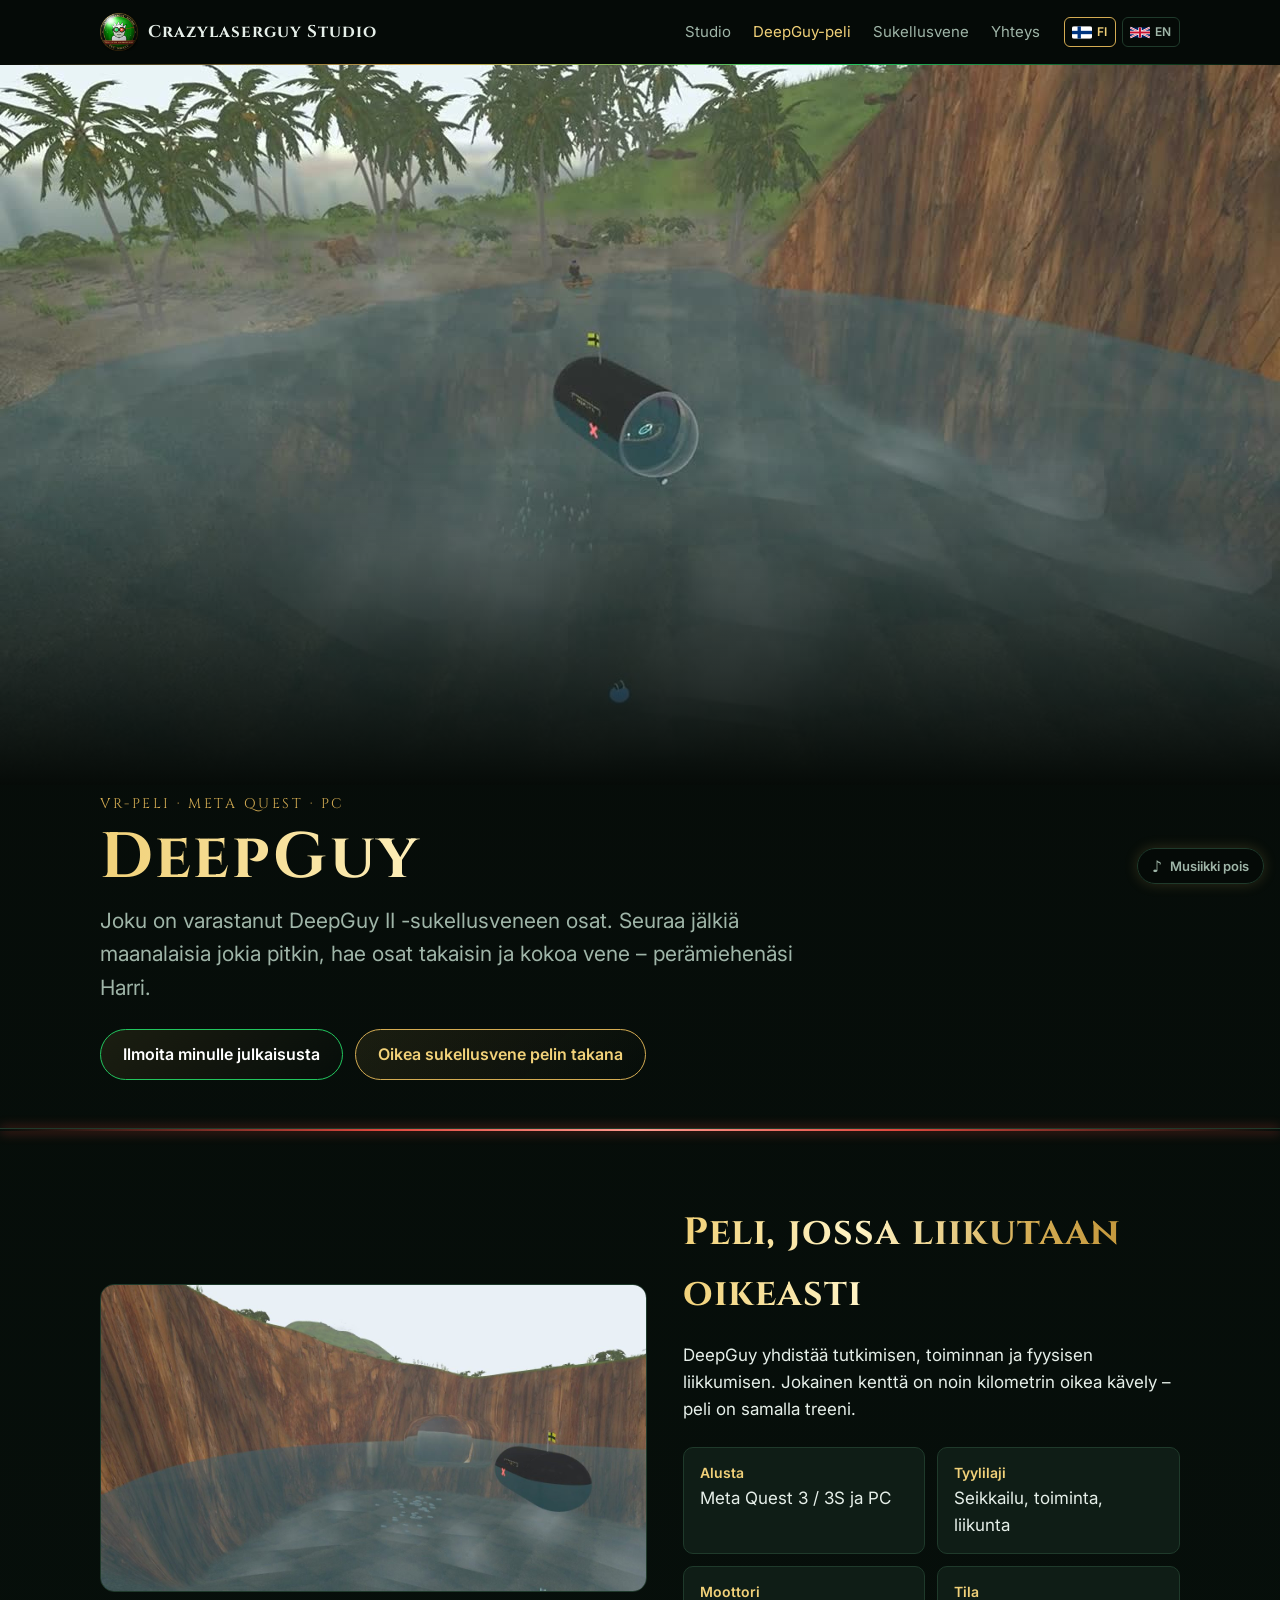
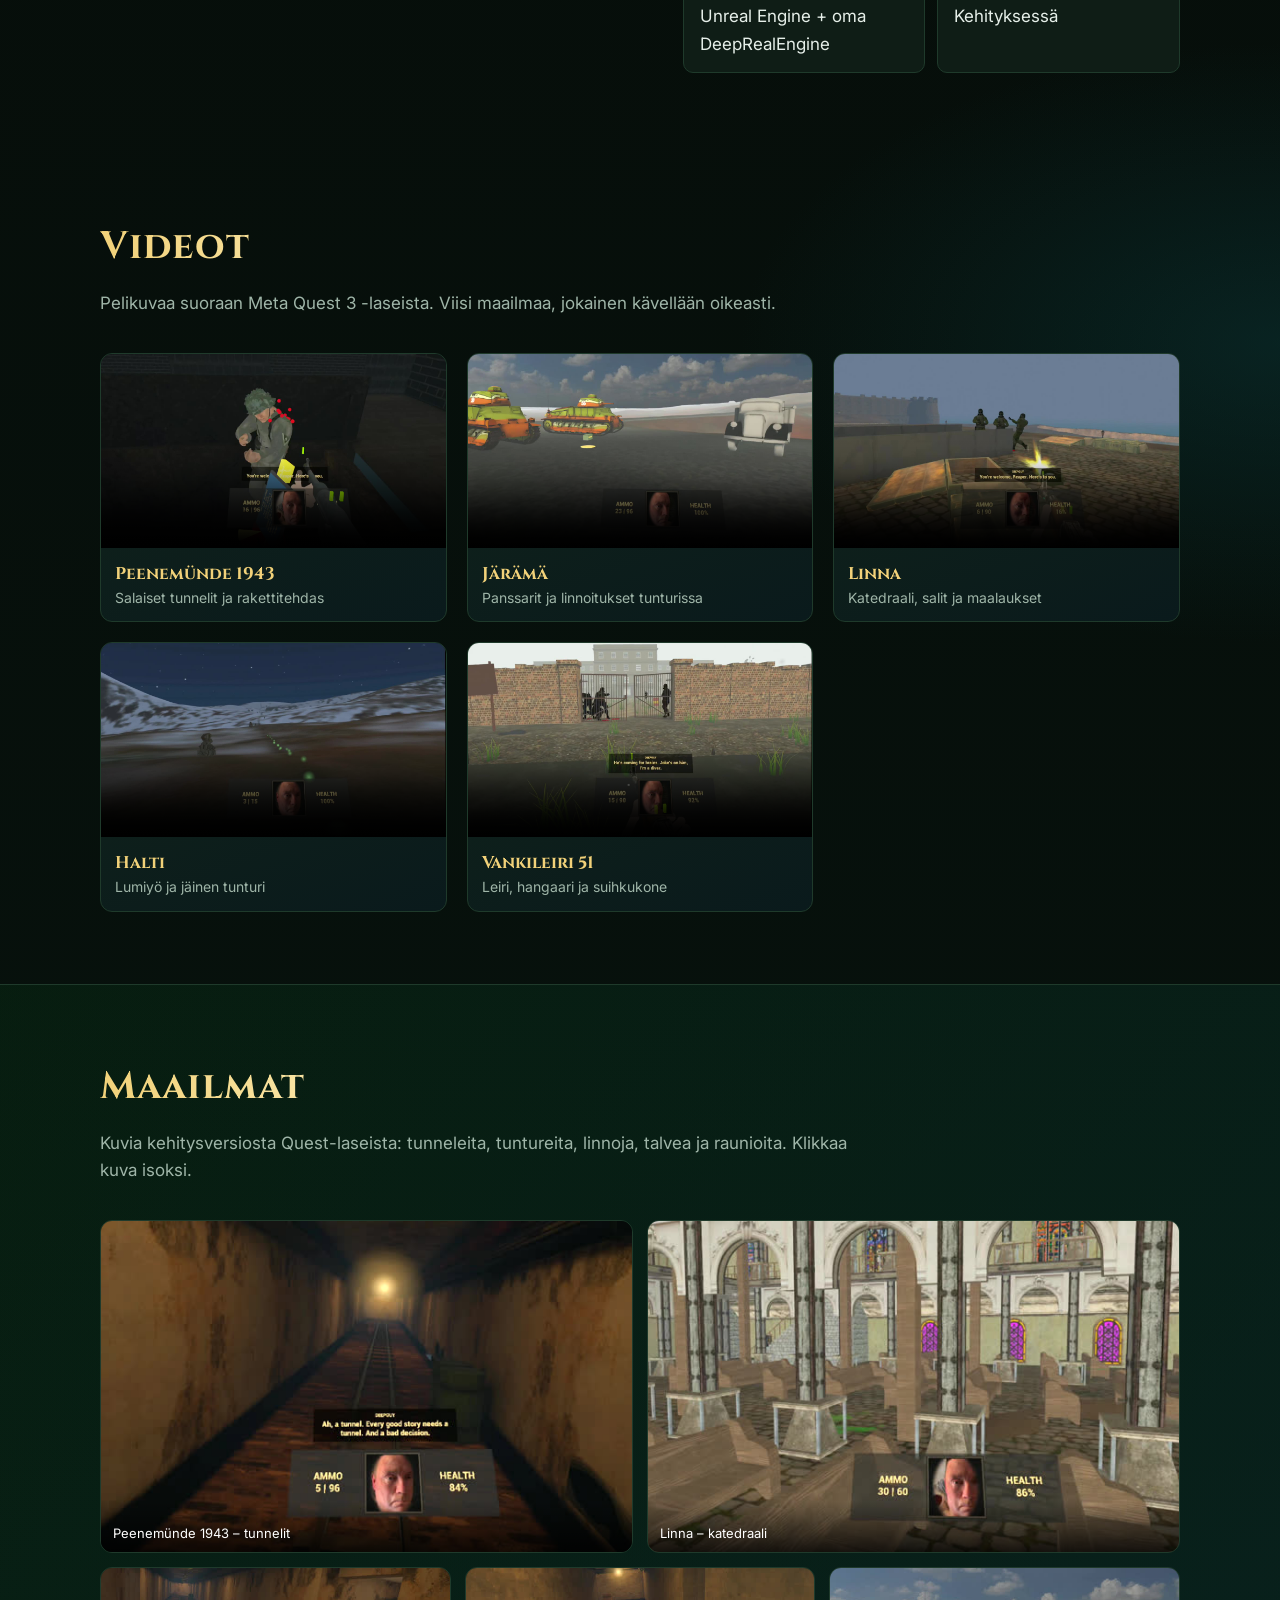
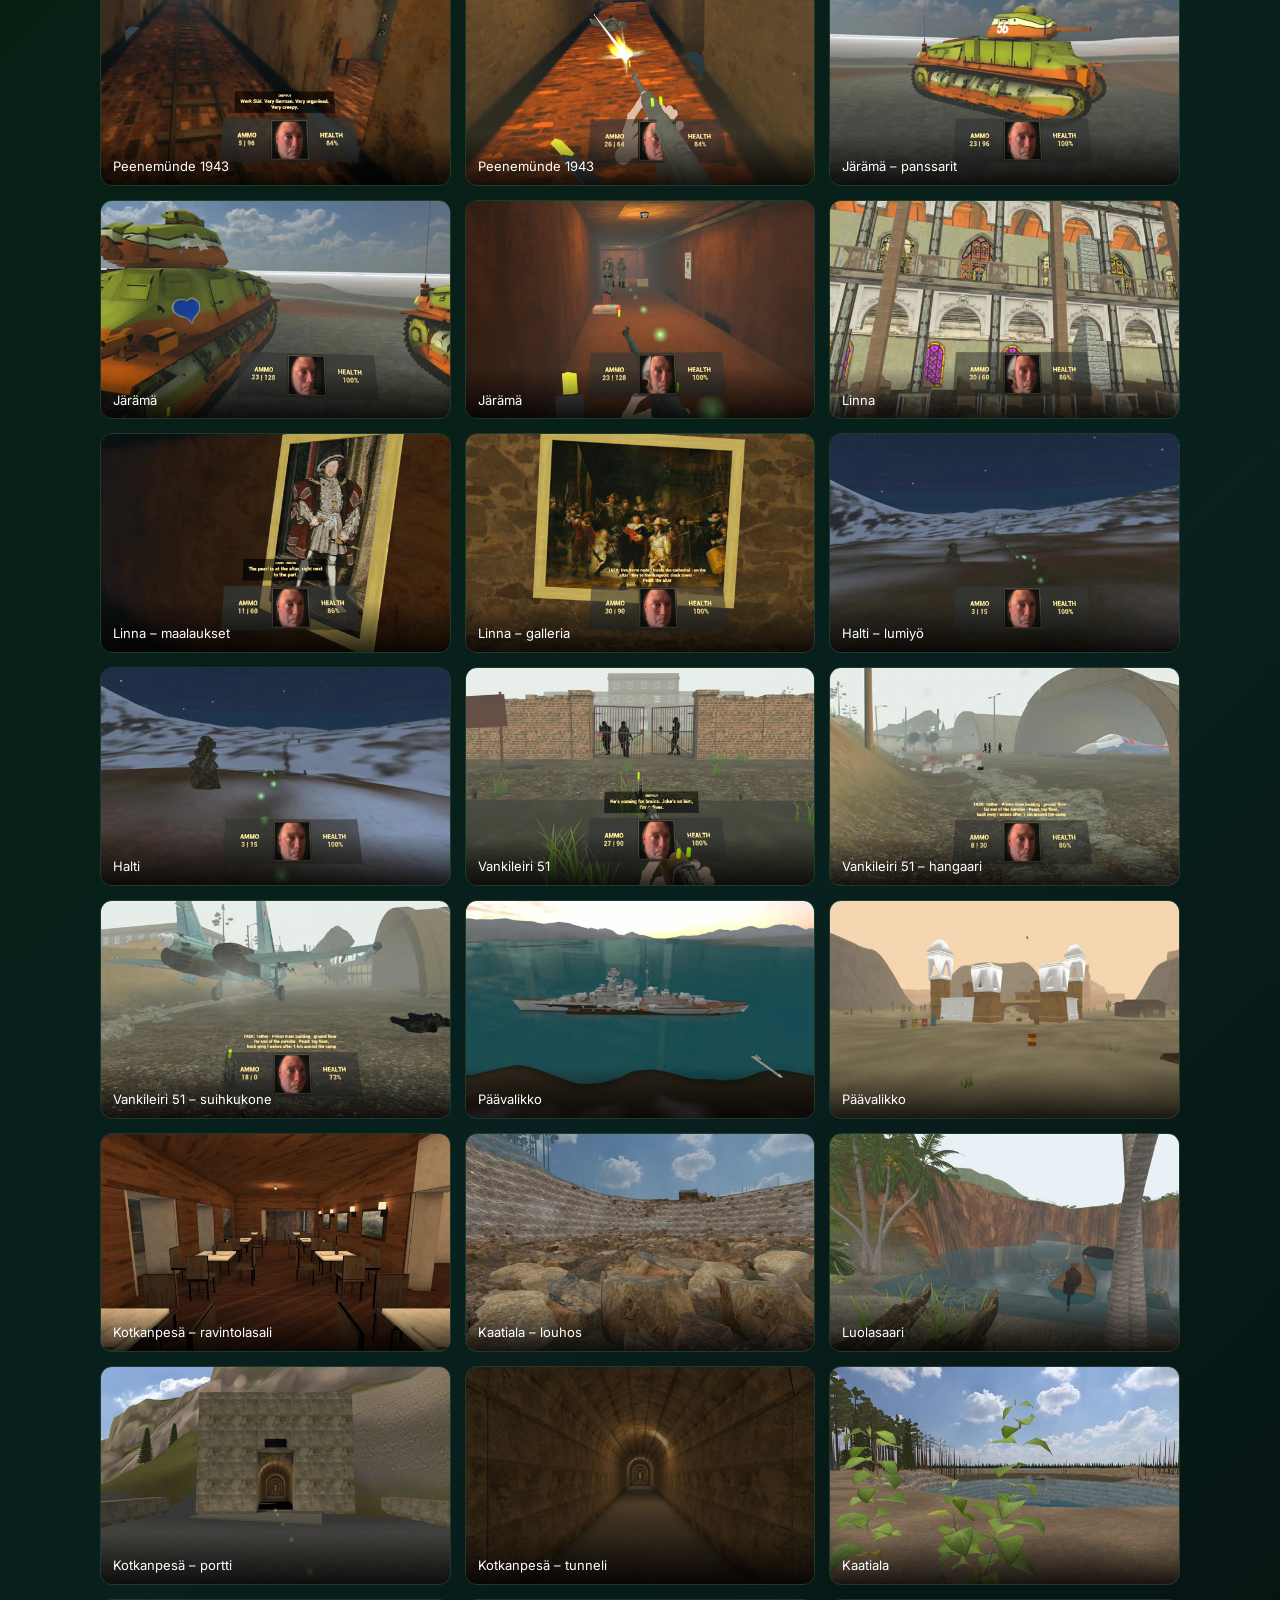
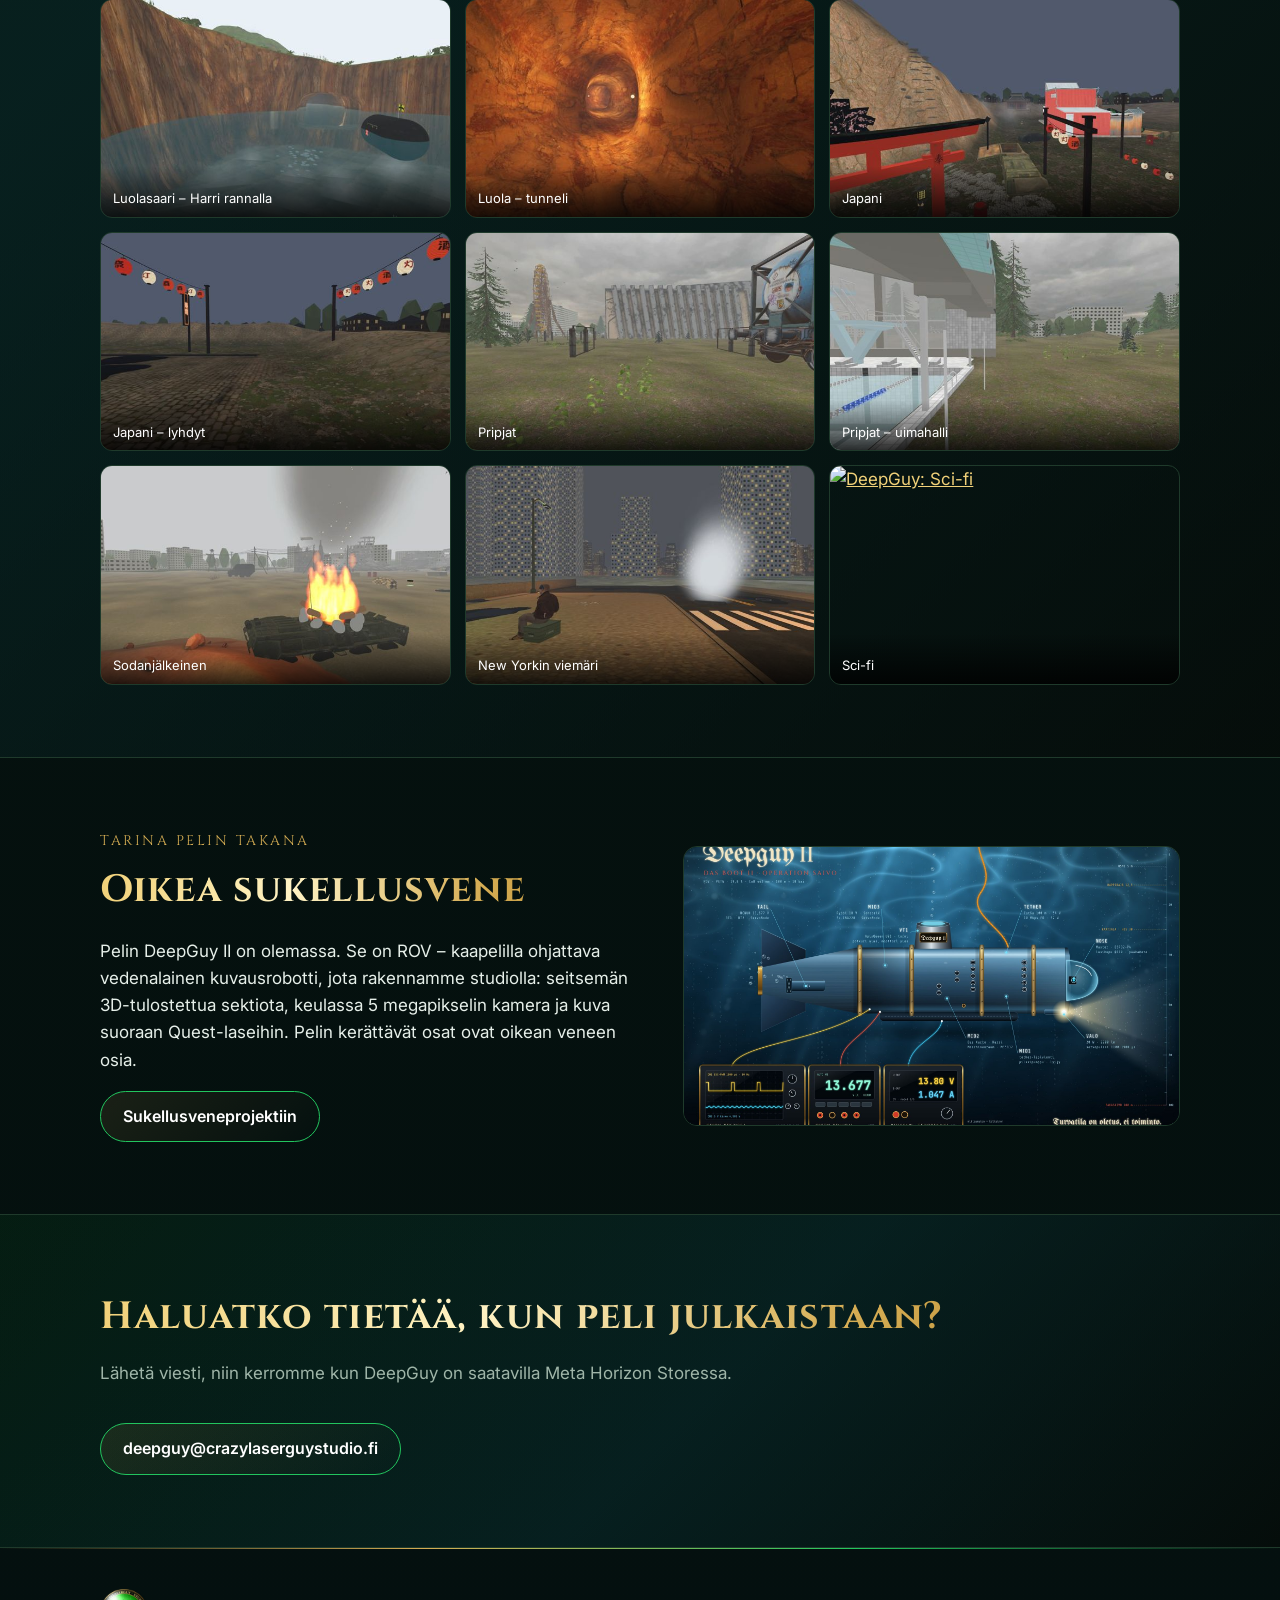
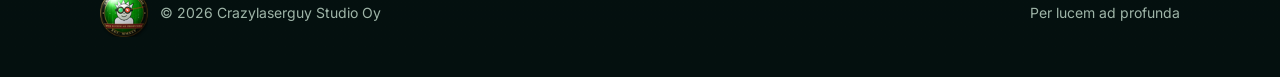
==== commit e4fe8d0a: "Add files via upload" ====
--- a/deepguy/index.html
+++ b/deepguy/index.html
@@ -3,7 +3,7 @@
 <head>
 <meta charset="utf-8">
 <link rel="alternate" hreflang="fi" href="https://crazylaserguystudio.fi/deepguy/">
-<link rel="alternate" hreflang="en" href="https://crazylaserguystudio.com/deepguy/">
+<link rel="alternate" hreflang="en" href="https://crazylaserguystudio.fi/en/deepguy/">
 <meta name="viewport" content="width=device-width,initial-scale=1">
 <title>DeepGuy – VR-peli Meta Questille | Crazylaserguy Studio</title>
 <meta name="description" content="DeepGuy on Crazylaserguy Studion VR-peli Meta Questille: maanalaisia jokia, kadonneita sukellusveneen osia ja oikeaa liikkumista.">
@@ -26,7 +26,7 @@
     <li><a href="/deepguy/rov/">Sukellusvene</a></li>
     <li><a href="/#yhteys">Yhteys</a></li>
   </ul>
-  <div class="lang"><a href="https://crazylaserguystudio.fi/deepguy/" hreflang="fi" lang="fi" aria-current="true" title="Suomeksi"><svg viewBox="0 0 18 11" aria-hidden="true"><rect width="18" height="11" fill="#fff"/><rect x="5" width="3" height="11" fill="#003580"/><rect y="4" width="18" height="3" fill="#003580"/></svg><span>FI</span></a><a href="https://crazylaserguystudio.com/deepguy/" hreflang="en" lang="en" title="In English"><svg viewBox="0 0 60 30" aria-hidden="true"><rect width="60" height="30" fill="#012169"/><path d="M0,0L60,30M60,0L0,30" stroke="#fff" stroke-width="6"/><path d="M0,0L60,30M60,0L0,30" stroke="#C8102E" stroke-width="2"/><path d="M30,0v30M0,15h60" stroke="#fff" stroke-width="10"/><path d="M30,0v30M0,15h60" stroke="#C8102E" stroke-width="6"/></svg><span>EN</span></a></div>
+  <div class="lang"><a href="https://crazylaserguystudio.fi/deepguy/" hreflang="fi" lang="fi" aria-current="true" title="Suomeksi"><svg viewBox="0 0 18 11" aria-hidden="true"><rect width="18" height="11" fill="#fff"/><rect x="5" width="3" height="11" fill="#003580"/><rect y="4" width="18" height="3" fill="#003580"/></svg><span>FI</span></a><a href="https://crazylaserguystudio.fi/en/deepguy/" hreflang="en" lang="en" title="In English"><svg viewBox="0 0 60 30" aria-hidden="true"><rect width="60" height="30" fill="#012169"/><path d="M0,0L60,30M60,0L0,30" stroke="#fff" stroke-width="6"/><path d="M0,0L60,30M60,0L0,30" stroke="#C8102E" stroke-width="2"/><path d="M30,0v30M0,15h60" stroke="#fff" stroke-width="10"/><path d="M30,0v30M0,15h60" stroke="#C8102E" stroke-width="6"/></svg><span>EN</span></a></div>
 </div></nav>
 
 <header class="hero hero--video">
@@ -139,5 +139,6 @@
   <span>Per lucem ad profunda</span>
 </div></footer>
 
+<script src="/assets/music.js" defer></script>
 </body>
 </html>
--- a/assets/style.css
+++ b/assets/style.css
@@ -176,3 +176,11 @@
 .brand{flex-shrink:0}
 @media (max-width:640px){.nav .wrap{gap:8px;padding:0 12px}.brand img{width:30px;height:30px}.nav ul{gap:9px}.nav ul a{font-size:12px}}
 @media (max-width:360px){.nav ul a{font-size:11px}.nav ul{gap:7px}}
+
+/* --- Musiikkinappi --- */
+.music-btn{position:fixed;right:16px;bottom:16px;z-index:20;display:flex;align-items:center;gap:8px;padding:9px 14px;border-radius:999px;
+  border:1px solid var(--gold);background:rgba(6,11,8,.85);backdrop-filter:blur(6px);color:var(--gold-l);font:600 13px "Inter",system-ui,sans-serif;cursor:pointer;box-shadow:0 0 14px rgba(212,172,83,.2)}
+.music-btn .ico{font-size:16px;line-height:1}
+.music-btn[aria-pressed="false"]{color:var(--muted);border-color:var(--line)}
+.music-btn:hover{border-color:var(--gold);color:#fff}
+@media (max-width:640px){.music-btn{right:12px;bottom:12px;padding:8px 11px}.music-btn .txt{display:none}}
